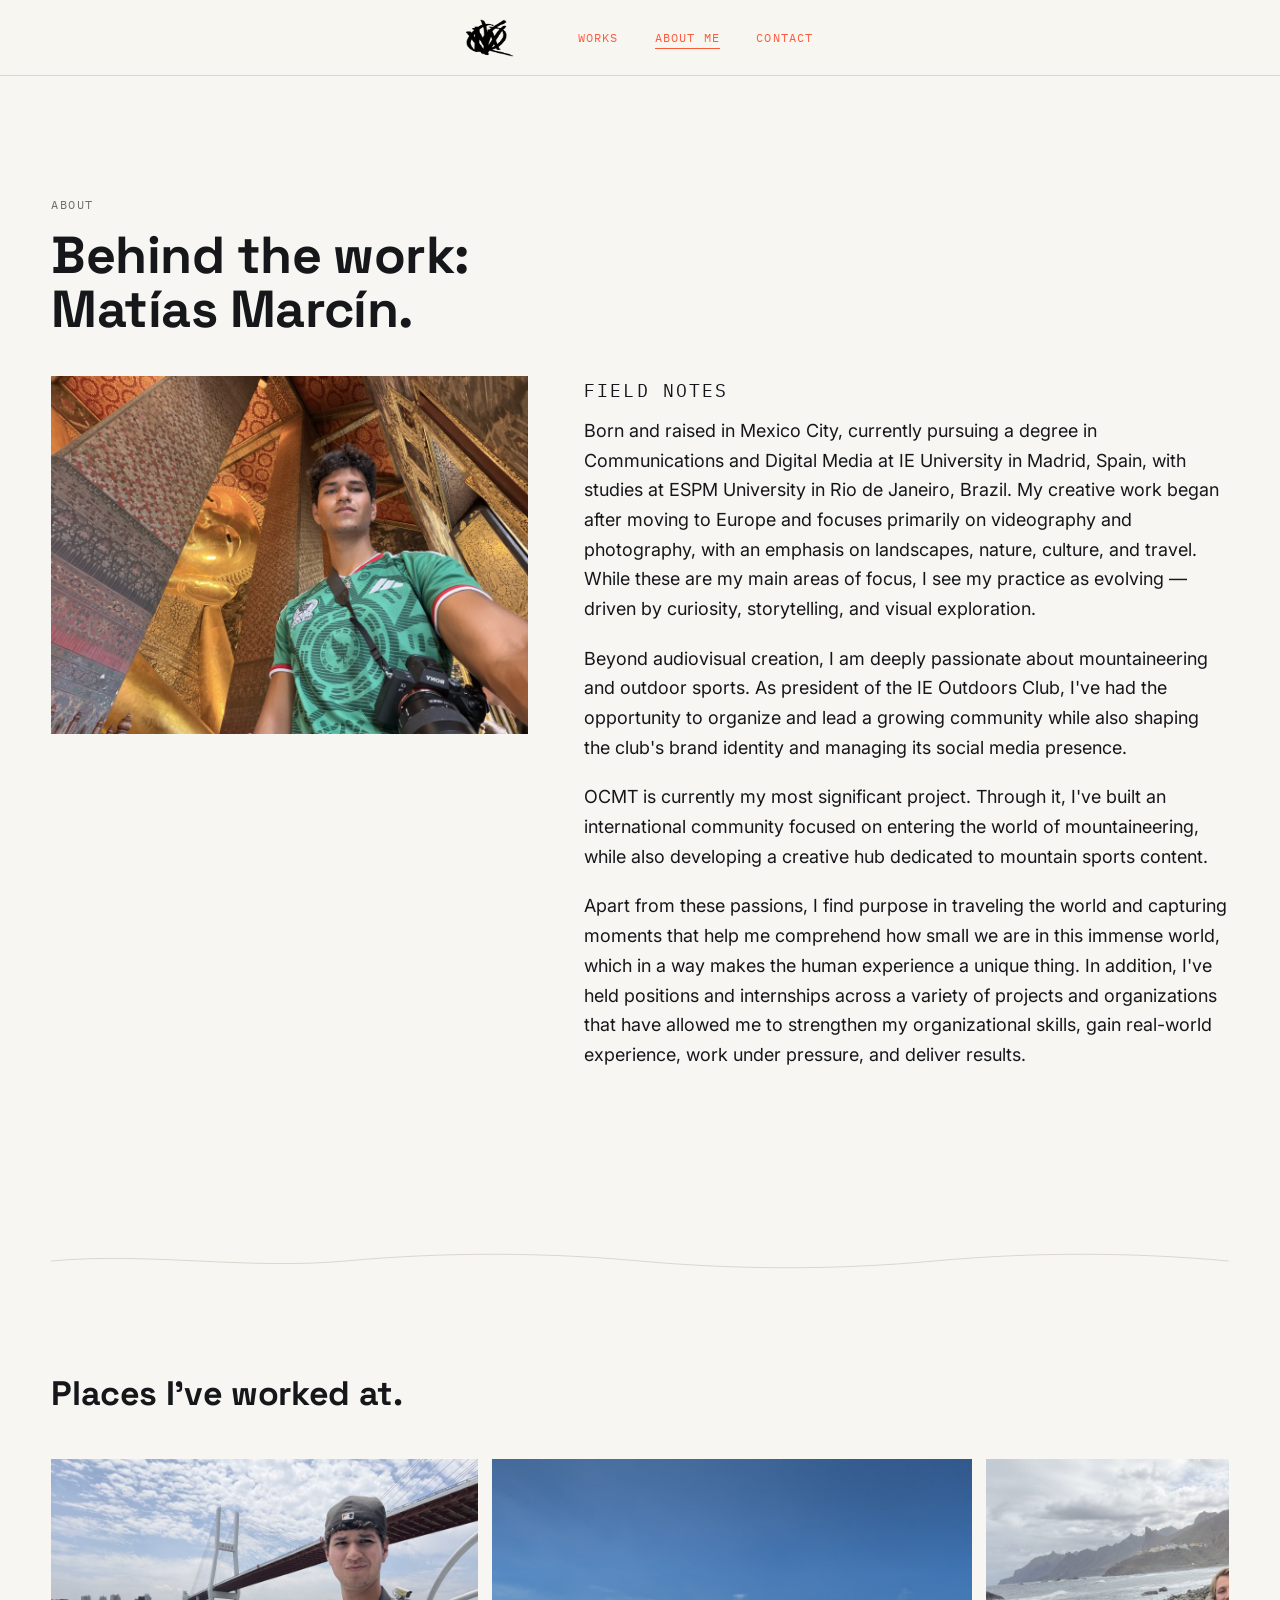
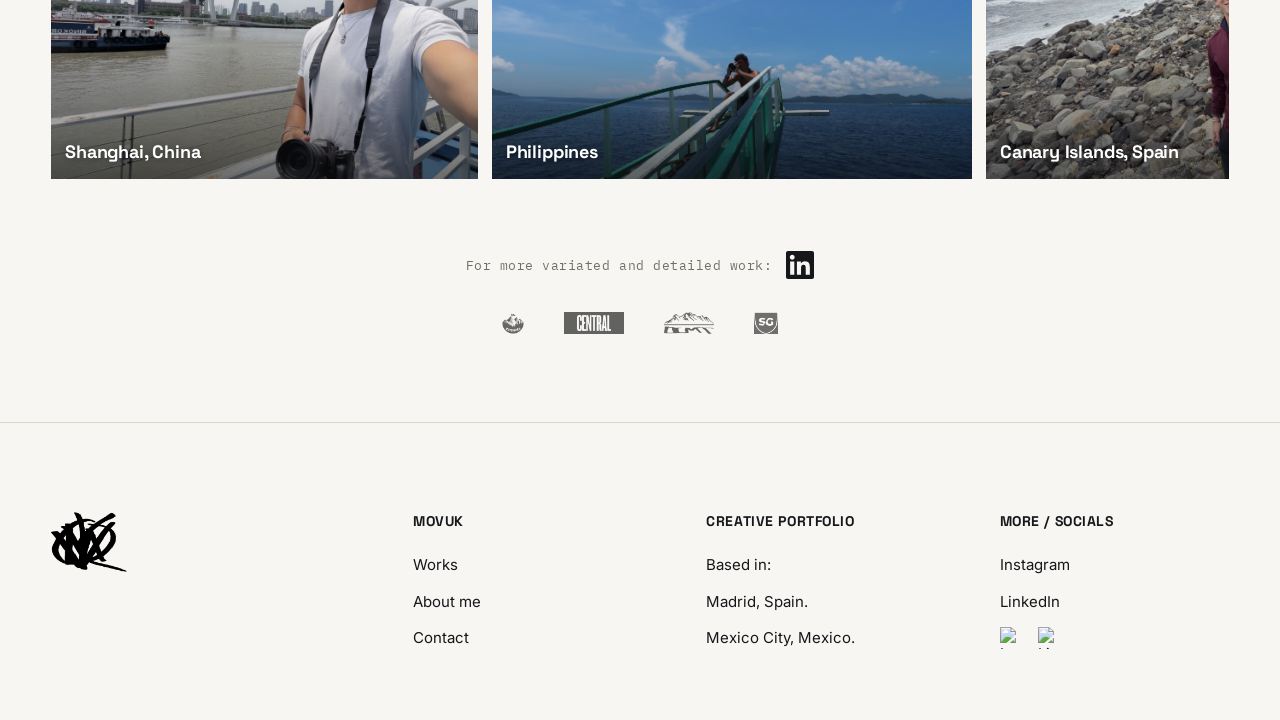
==== about.html @ 9ca9bea9 "home: logo-only header and bold red links across the hero photo Co-Authored-By: Claude Opus 5.5 <nor" ====
<!DOCTYPE html>
<html lang="en">
<head>
<meta charset="UTF-8">
<meta name="viewport" content="width=device-width, initial-scale=1">
<title>About — MOVUK</title>
<meta name="description" content="Creative portfolio based in Madrid, Spain and Mexico City, Mexico. Field notes, background, and where to find more of my work.">
<link rel="preconnect" href="https://fonts.googleapis.com">
<link rel="preconnect" href="https://fonts.gstatic.com" crossorigin>
<link href="https://fonts.googleapis.com/css2?family=Space+Grotesk:wght@500;700&family=Inter:wght@400;500&family=IBM+Plex+Mono:wght@400;500&display=swap" rel="stylesheet">
<link rel="stylesheet" href="style.css?v=3">
</head>
<body>
<div id="page-loader" class="page-loader" aria-hidden="true">
  <div class="loader-row">
    <span>Welcome to</span>
    <div class="loader-mark">
      <img src="logo.png" alt="MOVUK" class="loader-logo">
      <div class="loader-dots"><span></span><span></span><span></span></div>
    </div>
    <span>Page loading.</span>
  </div>
</div>


<header class="site-nav">
  <div class="nav-inner">
    <a href="index.html" class="nav-mark"><img src="logo.png" alt="MOVUK" class="nav-logo"></a>
    <ul class="nav-links">
      <li><a href="works.html">Works</a></li>
      <li><a href="about.html" aria-current="page">About me</a></li>
      <li><a href="contact.html">Contact</a></li>
    </ul>
  </div>
  <button class="nav-toggle" aria-label="Toggle menu" aria-expanded="false"><span></span><span></span><span></span></button>
</header>

<main>
  <section class="hero" style="padding-bottom: 0;">
    <p class="eyebrow">About</p>
    <h1 style="font-size: clamp(30px, 5vw, 52px);">Behind the work: Matías Marcín.</h1>
  </section>

  <div class="about-layout">
    <div class="about-portrait">
      <img src="about-portrait.jpg" alt="Matías Marcín taking a selfie inside a temple in front of a gold reclining Buddha statue">
    </div>
    <div class="about-copy">
      <p class="eyebrow">Field notes</p>
      <p>Born and raised in Mexico City, currently pursuing a degree in Communications and Digital Media at IE University in Madrid, Spain, with studies at ESPM University in Rio de Janeiro, Brazil. My creative work began after moving to Europe and focuses primarily on videography and photography, with an emphasis on landscapes, nature, culture, and travel. While these are my main areas of focus, I see my practice as evolving — driven by curiosity, storytelling, and visual exploration.</p>
      <p>Beyond audiovisual creation, I am deeply passionate about mountaineering and outdoor sports. As president of the IE Outdoors Club, I've had the opportunity to organize and lead a growing community while also shaping the club's brand identity and managing its social media presence.</p>
      <p>OCMT is currently my most significant project. Through it, I've built an international community focused on entering the world of mountaineering, while also developing a creative hub dedicated to mountain sports content.</p>
      <p>Apart from these passions, I find purpose in traveling the world and capturing moments that help me comprehend how small we are in this immense world, which in a way makes the human experience a unique thing. In addition, I've held positions and internships across a variety of projects and organizations that have allowed me to strengthen my organizational skills, gain real-world experience, work under pressure, and deliver results.</p>
    </div>
  </div>

  <div class="contour-section">
    <svg class="contour" viewBox="0 0 1200 22" preserveAspectRatio="none" aria-hidden="true">
      <path d="M0 11 C 100 2, 200 20, 300 11 S 500 2, 600 11 S 800 20, 900 11 S 1100 2, 1200 11" fill="none" stroke="currentColor" stroke-width="1"/>
    </svg>
  </div>

  <div class="places-section">
    <h2>Places I've worked at.</h2>
    <div class="places-strip" data-places>
    </div>
  </div>

  <div class="more-work">
    <div class="more-work-top">
      <p class="more-work-label">For more variated and detailed work:</p>
      <a class="linkedin-black" href="https://www.linkedin.com/in/matias-marcin-01139b333/" target="_blank" rel="noopener" aria-label="LinkedIn">
        <svg viewBox="0 0 24 24" fill="currentColor"><path d="M20.447 20.452h-3.554v-5.569c0-1.328-.027-3.037-1.852-3.037-1.853 0-2.136 1.445-2.136 2.939v5.667H9.351V9h3.414v1.561h.046c.477-.9 1.637-1.85 3.37-1.85 3.601 0 4.267 2.37 4.267 5.455v6.286zM5.337 7.433c-1.144 0-2.063-.926-2.063-2.065 0-1.138.92-2.063 2.063-2.063 1.14 0 2.064.925 2.064 2.063 0 1.139-.925 2.065-2.064 2.065zm1.782 13.019H3.555V9h3.564v11.452zM22.225 0H1.771C.792 0 0 .774 0 1.729v20.542C0 23.227.792 24 1.771 24h20.451C23.2 24 24 23.227 24 22.271V1.729C24 .774 23.2 0 22.222 0h.003z"/></svg>
      </a>
    </div>
    <div class="more-work-logos">
      <img src="about-ie-outdoors-logo.png" alt="IE Outdoors Club">
      <img src="about-central-logo.png" alt="Central">
      <img src="about-ocmt-logo.png" alt="OCMT">
      <img src="about-sg-logo.png" alt="SG">
    </div>
  </div>
</main>

<footer class="site-footer">
  <div class="footer-logo"><img src="logo.png" alt="MOVUK"></div>
  <div class="footer-col">
    <h4>MOVUK</h4>
    <a href="works.html">Works</a>
    <a href="about.html">About me</a>
    <a href="contact.html">Contact</a>
  </div>
  <div class="footer-col">
    <h4>Creative Portfolio</h4>
    <p>Based in:</p>
    <p>Madrid, Spain.</p>
    <p>Mexico City, Mexico.</p>
  </div>
  <div class="footer-col">
    <h4>More / Socials</h4>
    <a href="https://www.instagram.com/mmovuk?utm_source=ig_web_button_share_sheet&igsh=ZDNlZDc0MzIxNw==" target="_blank" rel="noopener">Instagram</a>
    <a href="https://www.linkedin.com/in/matias-marcin-01139b333/" target="_blank" rel="noopener">LinkedIn</a>
    <div class="footer-icons">
      <a href="https://www.instagram.com/mmovuk?utm_source=ig_web_button_share_sheet&igsh=ZDNlZDc0MzIxNw==" target="_blank" rel="noopener"><img src="https://cdn.prod.website-files.com/692f2728ddd9d226a5c27626/6941c19fa2d715b0c076db20_black-and-white-outline-instagram-app-logo-icon-7017516951369307x990iaok2.png" alt="Instagram"></a>
      <a href="https://www.linkedin.com/in/matias-marcin-01139b333/" target="_blank" rel="noopener"><img src="https://cdn.prod.website-files.com/62434fa732124a0fb112aab4/62434fa732124a389912aad8_linkedin%20small.svg" alt="LinkedIn"></a>
    </div>
  </div>
</footer>

<script src="main.js?v=3"></script>
</body>
</html>
---- style.css ----
/* ============================================================
   MOVUK — Field Log Portfolio
   Design tokens
   ============================================================ */
:root {
  --paper: #F7F6F2;
  --paper-alt: #EDEBE4;
  --ink: #15171A;
  --stone: #6E7068;
  --stone-light: #9A9C93;
  --line: #D9D7CE;
  --glacier: #4F7180;
  --alpenglow: #B97E86;
  --coral: #FF5A3C;

  --font-display: 'Space Grotesk', sans-serif;
  --font-body: 'Inter', sans-serif;
  --font-mono: 'IBM Plex Mono', monospace;

  --gutter: clamp(20px, 4vw, 56px);
  --nav-h: 76px;
}

* { box-sizing: border-box; }
html { scroll-behavior: smooth; }

body {
  margin: 0;
  background: var(--paper);
  color: var(--ink);
  font-family: var(--font-body);
  font-size: 16px;
  line-height: 1.5;
  -webkit-font-smoothing: antialiased;
}

img { max-width: 100%; display: block; }
a { color: inherit; text-decoration: none; }

.eyebrow {
  font-family: var(--font-mono);
  font-size: 12px;
  letter-spacing: 0.12em;
  text-transform: uppercase;
  color: var(--stone);
}

h1, h2, h3 {
  font-family: var(--font-display);
  font-weight: 700;
  margin: 0;
  letter-spacing: -0.01em;
}

/* focus visibility */
a:focus-visible, button:focus-visible, input:focus-visible, textarea:focus-visible {
  outline: 2px solid var(--glacier);
  outline-offset: 3px;
}

@media (prefers-reduced-motion: reduce) {
  * { animation-duration: 0.001ms !important; transition-duration: 0.001ms !important; scroll-behavior: auto !important; }
}

/* ============================================================
   Page loader
   ============================================================ */
body:has(#page-loader:not(.is-hidden)) { overflow: hidden; }

.page-loader {
  position: fixed;
  inset: 0;
  z-index: 300;
  background: var(--paper);
  display: flex;
  flex-direction: column;
  align-items: center;
  justify-content: center;
  gap: 22px;
  opacity: 1;
  transition: opacity 0.5s ease;
}
.page-loader.is-hidden {
  opacity: 0;
  pointer-events: none;
}

.loader-row {
  display: flex;
  align-items: center;
  gap: clamp(10px, 2vw, 18px);
  font-family: var(--font-body);
  font-size: clamp(15px, 2vw, 19px);
  color: var(--ink);
}
.loader-mark {
  display: flex;
  flex-direction: column;
  align-items: center;
  gap: 12px;
}
.loader-logo {
  height: clamp(46px, 6vw, 68px);
  width: auto;
  display: block;
}

.loader-dots {
  display: flex;
  gap: 8px;
}
.loader-dots span {
  width: 7px;
  height: 7px;
  border-radius: 50%;
  background: var(--ink);
  animation: loader-pulse 1.1s ease-in-out infinite;
}
.loader-dots span:nth-child(2) { animation-delay: 0.15s; }
.loader-dots span:nth-child(3) { animation-delay: 0.3s; }

@keyframes loader-pulse {
  0%, 80%, 100% { opacity: 0.25; transform: scale(0.8); }
  40% { opacity: 1; transform: scale(1.15); }
}

/* ============================================================
   Nav
   ============================================================ */
.site-nav {
  position: sticky;
  top: 0;
  z-index: 100;
  display: flex;
  align-items: center;
  justify-content: center;
  height: var(--nav-h);
  padding: 0 var(--gutter);
  background: rgba(247, 246, 242, 0.86);
  backdrop-filter: blur(8px);
  border-bottom: 1px solid var(--line);
}

/* Home page: floats transparently over the full-bleed slider */
.site-nav--overlay {
  position: fixed;
  top: 0; left: 0; right: 0;
  background: linear-gradient(to bottom, rgba(0,0,0,0.35), rgba(0,0,0,0));
  backdrop-filter: none;
  border-bottom: none;
}
.site-nav--overlay .nav-mark { color: #fff; }

.nav-inner {
  display: flex;
  align-items: center;
  gap: clamp(28px, 5vw, 64px);
}

.nav-mark {
  display: block;
  line-height: 0;
}
.nav-logo {
  height: 38px;
  width: auto;
  display: block;
}

.nav-links {
  display: flex;
  gap: clamp(16px, 3vw, 36px);
  list-style: none;
  margin: 0;
  padding: 0;
  font-family: var(--font-mono);
  font-size: 12px;
  letter-spacing: 0.1em;
  text-transform: uppercase;
}

.nav-links a {
  position: relative;
  padding-bottom: 4px;
  color: var(--coral);
}
.nav-links a::after {
  content: "";
  position: absolute;
  left: 0; bottom: 0;
  width: 0; height: 1px;
  background: var(--coral);
  transition: width 0.25s ease;
}
.nav-links a:hover::after,
.nav-links a[aria-current="page"]::after { width: 100%; }

.nav-toggle {
  display: none;
  position: absolute;
  right: var(--gutter);
  top: 50%;
  transform: translateY(-50%);
  background: none;
  border: none;
  cursor: pointer;
  padding: 8px;
}
.nav-toggle span {
  display: block;
  width: 22px;
  height: 1px;
  background: var(--ink);
  margin: 5px 0;
}
.site-nav--overlay .nav-toggle span { background: #fff; }

@media (max-width: 720px) {
  .nav-toggle { display: block; }
  .nav-links {
    position: fixed;
    inset: var(--nav-h) 0 0 0;
    flex-direction: column;
    gap: 0;
    background: var(--paper);
    padding: 8px var(--gutter);
    transform: translateY(-8px);
    opacity: 0;
    pointer-events: none;
    transition: opacity 0.2s ease, transform 0.2s ease;
    z-index: 150;
  }
  .nav-links.is-open {
    opacity: 1;
    transform: translateY(0);
    pointer-events: auto;
  }
  .nav-links a {
    display: block;
    padding: 16px 0;
    border-bottom: 1px solid var(--line);
    font-size: 14px;
    color: var(--ink);
  }
}

/* Home: only the logo on top, page links in a row over the hero photo */
.site-nav--home { background: none; }
.hero-links {
  display: grid;
  grid-template-columns: 1fr auto 1fr;
  align-items: center;
  position: absolute;
  top: 50vh;
  top: 50svh;
  left: 0;
  right: 0;
  transform: translateY(-50%);
  padding: 0 max(96px, 8vw); /* clears the slider arrows */
  z-index: 30;
  pointer-events: none; /* only the links catch clicks and swipes */
  font-family: Arial, Helvetica, sans-serif;
  font-size: 15px;
  font-weight: 700;
  text-transform: uppercase;
}
.hero-links a {
  justify-self: center;
  padding: 12px 0;
  color: #FF2600;
  pointer-events: auto;
}
.hero-links a:first-child { justify-self: start; }
.hero-links a:last-child { justify-self: end; }
@media (max-width: 720px) {
  .hero-links {
    padding: 0 var(--gutter);
    font-size: 13px;
  }
}

/* ============================================================
   Contour divider — signature motif
   ============================================================ */
.contour {
  width: 100%;
  height: 22px;
  display: block;
  margin: 0 auto;
  color: var(--line);
}
.contour-section {
  padding: 0 var(--gutter);
  margin: clamp(48px, 8vw, 96px) 0 clamp(32px, 5vw, 56px);
}

/* ============================================================
   Works page — full-bleed looping video hero
   ============================================================ */
.works-hero {
  position: relative;
  width: 100%;
  height: 100vh;
  height: 100svh;
  overflow: hidden;
  background: var(--ink);
}
.works-hero video {
  position: absolute;
  inset: 0;
  width: 100%;
  height: 100%;
  object-fit: cover;
}
@media (max-width: 720px) {
  .works-hero video { object-fit: contain; }
}
.works-hero::after {
  content: "";
  position: absolute;
  inset: 0;
  background: rgba(21, 23, 26, 0.18);
  pointer-events: none;
}
.works-hero-scroll {
  position: absolute;
  left: 50%;
  bottom: clamp(22px, 5vh, 44px);
  transform: translateX(-50%);
  z-index: 2;
  width: 44px;
  height: 44px;
  color: rgba(255, 255, 255, 0.85);
  animation: scroll-bounce 2.4s ease-in-out infinite;
  pointer-events: none;
}
@media (max-width: 620px) {
  .works-hero-scroll { width: 36px; height: 36px; }
}
.works-hero-scroll svg {
  width: 100%;
  height: 100%;
  stroke-width: 1.75;
  filter: drop-shadow(0 1px 3px rgba(0,0,0,0.3));
}
@keyframes scroll-bounce {
  0%, 100% { transform: translateX(-50%) translateY(0); }
  50% { transform: translateX(-50%) translateY(12px); }
}

/* ============================================================
   Full-bleed hero slider (home page)
   ============================================================ */
.hero-slider {
  position: relative;
  width: 100%;
  height: 100vh;
  height: 100svh;
  overflow: hidden;
  background: var(--ink);
}
.hero-slider .slide {
  position: absolute;
  inset: 0;
  opacity: 0;
  transition: opacity 1s ease;
}
.hero-slider .slide.is-active { opacity: 1; }
.hero-slider .slide img {
  width: 100%;
  height: 100%;
  object-fit: cover;
}
@media (max-width: 720px) {
  .hero-slider .slide img { object-fit: contain; }
}

.slider-arrow {
  position: absolute;
  top: 50%;
  transform: translateY(-50%);
  z-index: 20;
  background: none;
  border: none;
  cursor: pointer;
  color: #fff;
  width: 56px;
  height: 56px;
  display: flex;
  align-items: center;
  justify-content: center;
  opacity: 0.75;
  transition: opacity 0.2s ease;
}
.slider-arrow:hover { opacity: 1; }
.slider-arrow svg { width: 22px; height: 22px; filter: drop-shadow(0 1px 3px rgba(0,0,0,0.5)); }
.slider-arrow.prev { left: clamp(4px, 2vw, 28px); }
.slider-arrow.next { right: clamp(4px, 2vw, 28px); }

.slider-dots {
  position: absolute;
  bottom: clamp(20px, 4vw, 36px);
  left: 50%;
  transform: translateX(-50%);
  z-index: 20;
  display: flex;
  gap: 8px;
}
.slider-dots button {
  width: 6px;
  height: 6px;
  border-radius: 50%;
  border: none;
  background: rgba(255,255,255,0.45);
  cursor: pointer;
  padding: 0;
  transition: background 0.2s ease, transform 0.2s ease;
}
.slider-dots button.is-active { background: #fff; transform: scale(1.3); }

/* Home on phones: light background behind the photo, swipe instead of arrows */
@media (max-width: 720px) {
  .hero-slider { background: var(--paper); }
  .hero-slider .slider-arrow { display: none; }
  .hero-slider .slider-dots button { background: rgba(21, 23, 26, 0.25); }
  .hero-slider .slider-dots button.is-active { background: var(--ink); }
}

/* ============================================================
   Hero
   ============================================================ */
.hero {
  padding: clamp(48px, 9vw, 108px) var(--gutter) clamp(32px, 6vw, 64px);
  max-width: 1100px;
}
.hero h1 {
  font-size: clamp(34px, 6vw, 68px);
  line-height: 1.04;
  margin-top: 14px;
  max-width: 14ch;
}
.hero .hero-meta {
  display: flex;
  gap: 28px;
  flex-wrap: wrap;
  margin-top: 24px;
  font-family: var(--font-mono);
  font-size: 13px;
  color: var(--stone);
}
.hero .hero-meta strong { color: var(--ink); font-weight: 500; }

/* ============================================================
   Masonry gallery (CSS columns)
   ============================================================ */
.gallery {
  display: grid;
  grid-template-columns: repeat(3, 1fr);
  gap: 14px;
  padding: 0 var(--gutter) clamp(40px, 6vw, 72px);
}

.grid-cell {
  position: relative;
  aspect-ratio: 3 / 2;
  overflow: hidden;
  background: var(--paper-alt);
  cursor: pointer;
}
.grid-cell img {
  width: 100%;
  height: 100%;
  object-fit: cover;
  display: block;
  transition: transform 0.6s ease;
}
.grid-cell:hover img { transform: scale(1.045); }

/* bottom gradient + folder title, always visible */
.grid-cell::before {
  content: "";
  position: absolute;
  inset: 0;
  background: linear-gradient(to top, rgba(15,16,18,0.72) 0%, rgba(15,16,18,0.28) 32%, transparent 62%);
  z-index: 1;
  pointer-events: none;
  transition: opacity 0.3s ease;
}
.grid-cell:hover::before { opacity: 0.85; }
.cell-title {
  position: absolute;
  left: 16px;
  bottom: 14px;
  z-index: 2;
  color: #fff;
  font-family: var(--font-display);
  font-weight: 700;
  font-size: clamp(14px, 1.6vw, 18px);
  letter-spacing: 0.04em;
  text-transform: uppercase;
  text-shadow: 0 1px 6px rgba(0,0,0,0.35);
  pointer-events: none;
}
.cell-count {
  position: absolute;
  right: 14px;
  bottom: 16px;
  z-index: 2;
  color: rgba(255,255,255,0.75);
  font-family: var(--font-mono);
  font-size: 11px;
  letter-spacing: 0.04em;
  pointer-events: none;
}

.grid-cell.is-empty {
  cursor: default;
  background: var(--paper-alt);
}
.grid-cell.is-empty::before { content: none; }
.grid-cell.is-empty::after {
  content: "+";
  position: absolute;
  inset: 0;
  display: flex;
  align-items: center;
  justify-content: center;
  font-family: var(--font-mono);
  font-size: 22px;
  color: var(--stone-light);
  opacity: 0.4;
}

.grid-cell-link { display: block; }
.cell-link-icon {
  position: absolute;
  top: 14px;
  right: 14px;
  z-index: 2;
  width: 26px;
  height: 26px;
  display: flex;
  align-items: center;
  justify-content: center;
  border: 1px solid rgba(255,255,255,0.5);
  border-radius: 50%;
  color: #fff;
  background: rgba(21,23,26,0.25);
  pointer-events: none;
}
.cell-link-icon svg { width: 13px; height: 13px; }

@media (max-width: 620px) {
  .gallery { grid-template-columns: repeat(2, 1fr); }
}
@media (max-width: 420px) {
  .gallery { grid-template-columns: 1fr; }
}

/* category header inside works page */
.cat-header {
  padding: 0 var(--gutter);
  display: flex;
  align-items: baseline;
  gap: 16px;
  margin: clamp(40px, 7vw, 72px) 0 20px;
}
.cat-header .cat-index { font-family: var(--font-mono); font-size: 13px; color: var(--stone-light); }
.cat-header h2 { font-size: clamp(22px, 3vw, 32px); }
.cat-header .rule { flex: 1; height: 1px; background: var(--line); }

/* ============================================================
   Video slider (works — videography)
   ============================================================ */
.section-label {
  text-align: center;
  font-family: var(--font-mono);
  font-size: 13px;
  letter-spacing: 0.35em;
  color: var(--stone);
  margin: 0 0 clamp(28px, 5vw, 48px);
}

.video-pager { padding: 0 var(--gutter); }
.video-clip { overflow: hidden; }
.video-pages {
  display: flex;
  transition: transform 0.45s ease;
}
.video-page {
  flex: 0 0 100%;
  display: grid;
  grid-template-columns: 1fr;
  gap: clamp(28px, 4vw, 40px);
}
@media (min-width: 700px) { .video-page { grid-template-columns: repeat(2, 1fr); } }
@media (min-width: 1000px) { .video-page { grid-template-columns: repeat(3, 1fr); } }

.video-card { display: flex; flex-direction: column; gap: 16px; }
.video-thumb {
  position: relative;
  width: 100%;
  aspect-ratio: 16 / 9;
  background: var(--ink);
  overflow: hidden;
  cursor: pointer;
}
.video-thumb img { width: 100%; height: 100%; object-fit: cover; }
.video-thumb.no-thumb { background: linear-gradient(135deg, var(--paper-alt), var(--ink)); }
.video-thumb iframe, .video-thumb video { position: absolute; inset: 0; width: 100%; height: 100%; border: 0; }
.video-thumb .play-btn {
  position: absolute;
  top: 50%; left: 50%;
  transform: translate(-50%, -50%);
  width: 56px; height: 56px;
  border-radius: 50%;
  background: rgba(21,23,26,0.55);
  border: none;
  display: flex;
  align-items: center;
  justify-content: center;
  cursor: pointer;
  transition: background 0.2s ease, transform 0.2s ease;
}
.video-thumb:hover .play-btn { background: var(--coral); transform: translate(-50%, -50%) scale(1.08); }
.video-thumb .play-btn svg { width: 18px; height: 18px; fill: #fff; margin-left: 3px; }

.video-meta h3 { font-size: 20px; }
.video-meta p {
  margin: 8px 0 0;
  color: var(--stone);
  font-size: 14.5px;
}
.video-meta .video-tag {
  display: inline-block;
  margin-top: 10px;
  font-family: var(--font-mono);
  font-size: 12px;
  letter-spacing: 0.08em;
  color: var(--glacier);
  text-transform: uppercase;
}

.video-dots {
  display: flex;
  justify-content: center;
  gap: 8px;
  margin: clamp(28px, 4vw, 40px) 0 0;
}
.video-dots button {
  width: 9px; height: 9px;
  border: none;
  background: var(--line);
  cursor: pointer;
  padding: 0;
  transition: background 0.2s ease;
}
.video-dots button.is-active { background: var(--ink); }

/* ============================================================
   About
   ============================================================ */
.about-layout {
  display: grid;
  gap: clamp(28px, 5vw, 56px);
  padding: clamp(24px, 4vw, 40px) var(--gutter) clamp(40px, 6vw, 64px);
}
.about-portrait img {
  width: 100%;
  aspect-ratio: 4 / 3;
  object-fit: cover;
  background: var(--paper-alt);
}
.about-copy p {
  color: var(--ink);
  font-size: clamp(15px, 1.6vw, 18px);
  line-height: 1.65;
  max-width: 62ch;
  margin: 0 0 20px;
}
.about-copy .eyebrow { margin-bottom: 10px; }

@media (min-width: 860px) {
  .about-layout { grid-template-columns: 0.85fr 1.15fr; align-items: start; }
}

/* ============================================================
   Places I've worked at — hover mosaic
   ============================================================ */
.places-section {
  padding: clamp(24px, 4vw, 40px) var(--gutter) clamp(16px, 3vw, 24px);
}
.places-section h2 {
  font-size: clamp(24px, 3.4vw, 34px);
  margin-bottom: clamp(24px, 4vw, 40px);
}

.places-strip {
  display: flex;
  overflow-x: auto;
  overflow-y: hidden;
  scrollbar-width: none;
  -webkit-overflow-scrolling: touch;
  cursor: grab;
}
.places-strip::-webkit-scrollbar { display: none; }

.place-item {
  position: relative;
  flex: 0 0 auto;
  height: clamp(220px, 30vw, 320px);
  margin-right: 14px;
  overflow: hidden;
  background: var(--paper-alt);
}
.place-item img {
  height: 100%;
  width: auto;
  max-width: none;
  display: block;
  object-fit: cover;
  -webkit-user-drag: none;
}

.place-overlay {
  position: absolute;
  inset: 0;
  display: flex;
  align-items: flex-end;
  padding: 14px;
  pointer-events: none;
  background: linear-gradient(to top, rgba(15,16,18,0.6) 0%, rgba(15,16,18,0.15) 38%, transparent 65%);
}
.place-overlay span {
  color: #fff;
  font-family: var(--font-display);
  font-weight: 700;
  font-size: clamp(14px, 1.6vw, 18px);
  letter-spacing: -0.01em;
  text-shadow: 0 1px 6px rgba(0,0,0,0.35);
}

.more-work {
  padding: clamp(24px, 4vw, 40px) var(--gutter) clamp(56px, 8vw, 88px);
  text-align: center;
}
.more-work-top {
  display: inline-flex;
  align-items: center;
  gap: 14px;
}
.more-work-label {
  font-family: var(--font-mono);
  font-size: 13px;
  letter-spacing: 0.04em;
  color: var(--stone);
}
.linkedin-black {
  display: inline-flex;
  align-items: center;
  justify-content: center;
  width: 28px;
  height: 28px;
  color: var(--ink);
  transition: color 0.2s ease, transform 0.2s ease;
  flex-shrink: 0;
}
.linkedin-black:hover { color: var(--coral); transform: translateY(-1px); }
.linkedin-black svg { width: 100%; height: 100%; }

.more-work-logos {
  display: flex;
  flex-wrap: wrap;
  align-items: center;
  justify-content: center;
  gap: clamp(20px, 4vw, 40px);
  margin-top: 24px;
}
.more-work-logos img {
  height: 22px;
  width: auto;
  max-width: 100px;
  object-fit: contain;
  filter: grayscale(1);
  opacity: 0.6;
  transition: opacity 0.25s ease, filter 0.25s ease;
}
.more-work-logos img:hover { opacity: 1; filter: grayscale(0); }

/* ============================================================
   Contact
   ============================================================ */
.contact-wrap {
  max-width: 1240px;
  margin: 0 auto;
  padding: clamp(48px, 8vw, 96px) var(--gutter) clamp(64px, 10vw, 120px);
  display: grid;
  gap: clamp(40px, 6vw, 100px);
}
.contact-intro h1 { font-size: clamp(32px, 5vw, 56px); }
.contact-intro > p { color: var(--stone); margin: 18px 0 0; max-width: 46ch; font-size: clamp(15px, 1.6vw, 17px); line-height: 1.6; }
.contact-form-wrap { width: 100%; }

@media (min-width: 860px) {
  .contact-wrap { grid-template-columns: 1fr 1fr; align-items: center; }
  .contact-form-wrap { max-width: 480px; justify-self: end; width: 100%; }
}

form.contact-form { display: grid; gap: 22px; }
.field { display: grid; gap: 8px; }
.field label {
  font-family: var(--font-mono);
  font-size: 12px;
  letter-spacing: 0.08em;
  text-transform: uppercase;
  color: var(--stone);
}
.field input,
.field textarea {
  font-family: var(--font-body);
  font-size: 16px;
  background: transparent;
  border: none;
  border-bottom: 1px solid var(--line);
  padding: 10px 2px;
  color: var(--ink);
  transition: border-color 0.2s ease;
}
.field input:focus,
.field textarea:focus { border-color: var(--ink); outline: none; }

.btn {
  justify-self: start;
  margin-top: 8px;
  font-family: var(--font-mono);
  font-size: 13px;
  letter-spacing: 0.1em;
  text-transform: uppercase;
  background: var(--ink);
  color: var(--paper);
  border: 1px solid var(--ink);
  padding: 14px 28px;
  cursor: pointer;
  transition: background 0.2s ease, color 0.2s ease;
}
.btn:hover { background: transparent; color: var(--ink); }

.form-note {
  margin-top: 18px;
  font-family: var(--font-mono);
  font-size: 12px;
  color: var(--stone-light);
  display: none;
}
.form-note.is-visible { display: block; }

/* ============================================================
   Footer
   ============================================================ */
.site-footer {
  display: grid;
  grid-template-columns: 1.3fr 1fr 1fr 1fr;
  gap: clamp(32px, 5vw, 72px);
  align-items: start;
  border-top: 1px solid var(--line);
  padding: clamp(48px, 7vw, 88px) var(--gutter) 56px;
}
.footer-logo img {
  width: clamp(64px, 6vw, 100px);
  height: auto;
}
.footer-col h4 {
  font-family: var(--font-display);
  font-weight: 700;
  font-size: 14px;
  letter-spacing: 0.04em;
  text-transform: uppercase;
  margin: 0 0 22px;
}
.footer-col a,
.footer-col p {
  display: block;
  margin: 0 0 14px;
  color: var(--ink);
  font-size: 15px;
}
.footer-col a { transition: color 0.2s ease; }
.footer-col a:hover { color: var(--coral); }
.footer-icons {
  display: flex;
  gap: 16px;
  margin-top: 8px;
}
.footer-icons img { width: 22px; height: 22px; }

@media (max-width: 720px) {
  .site-footer { grid-template-columns: 1fr; gap: 36px; }
}

/* ============================================================
   Lightbox
   ============================================================ */
.lightbox {
  position: fixed;
  inset: 0;
  z-index: 200;
  background: rgba(21, 23, 26, 0.94);
  display: flex;
  flex-direction: column;
  align-items: center;
  justify-content: center;
  padding: 32px;
  opacity: 0;
  pointer-events: none;
  transition: opacity 0.25s ease;
}
.lightbox.is-open { opacity: 1; pointer-events: auto; }
.lightbox-frame {
  position: relative;
  display: flex;
  align-items: center;
  justify-content: center;
  max-width: min(1100px, 92vw);
}
.lightbox img {
  max-width: min(1100px, 92vw);
  max-height: 78vh;
  width: auto;
  object-fit: contain;
}
.lightbox figcaption {
  margin-top: 16px;
  font-family: var(--font-mono);
  font-size: 12px;
  letter-spacing: 0.08em;
  text-transform: uppercase;
  color: var(--stone-light);
}
.lightbox-close {
  position: absolute;
  top: 24px; right: clamp(20px, 4vw, 48px);
  background: none;
  border: 1px solid rgba(247,246,242,0.4);
  color: var(--paper);
  width: 40px; height: 40px;
  cursor: pointer;
  font-family: var(--font-mono);
  font-size: 16px;
  z-index: 10;
}

/* slideshow nav — only present when a folder has 2+ photos */
.lightbox-arrow {
  position: absolute;
  top: 50%;
  transform: translateY(-50%);
  z-index: 5;
  background: rgba(21,23,26,0.35);
  border: 1px solid rgba(247,246,242,0.25);
  border-radius: 50%;
  cursor: pointer;
  color: #fff;
  width: 44px;
  height: 44px;
  display: flex;
  align-items: center;
  justify-content: center;
  transition: background 0.2s ease;
}
.lightbox-arrow:hover { background: rgba(21,23,26,0.6); }
.lightbox-arrow svg { width: 20px; height: 20px; }
.lightbox-arrow.prev { left: clamp(-4px, -3vw, 12px); }
.lightbox-arrow.next { right: clamp(-4px, -3vw, 12px); }

.lightbox-dots {
  display: flex;
  justify-content: center;
  gap: 6px;
  margin-top: 14px;
}
.lightbox-dots span {
  width: 6px; height: 6px;
  border-radius: 50%;
  background: rgba(247,246,242,0.3);
}
.lightbox-dots span.is-active { background: var(--coral); }

.lightbox-analog {
  position: absolute;
  top: 14px;
  left: 14px;
  z-index: 5;
  background: rgba(21,23,26,0.4);
  border: 1px solid rgba(247,246,242,0.2);
  color: rgba(247,246,242,0.85);
  font-family: var(--font-mono);
  font-size: 9.5px;
  letter-spacing: 0.06em;
  text-transform: uppercase;
  padding: 4px 8px;
}

@media (max-width: 620px) {
  .lightbox-arrow { width: 38px; height: 38px; }
  .lightbox-arrow.prev { left: 2px; }
  .lightbox-arrow.next { right: 2px; }
}
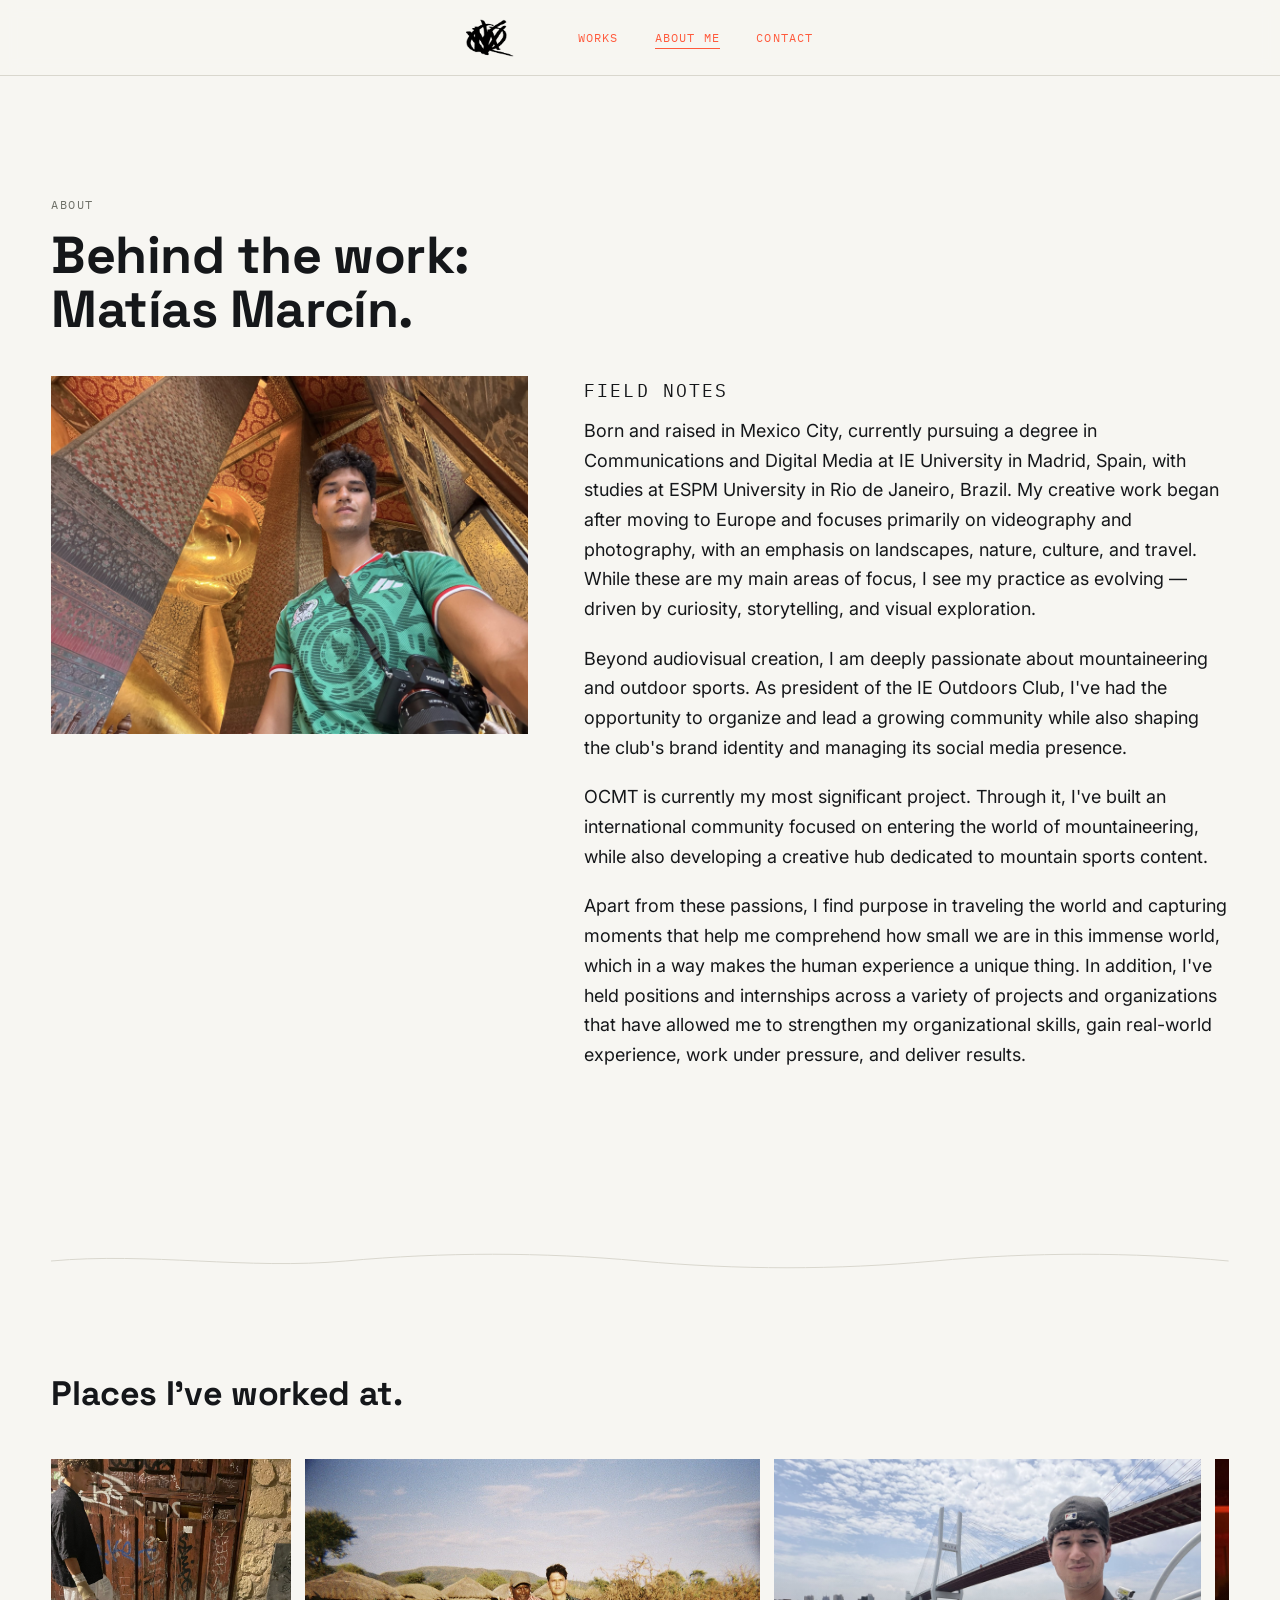
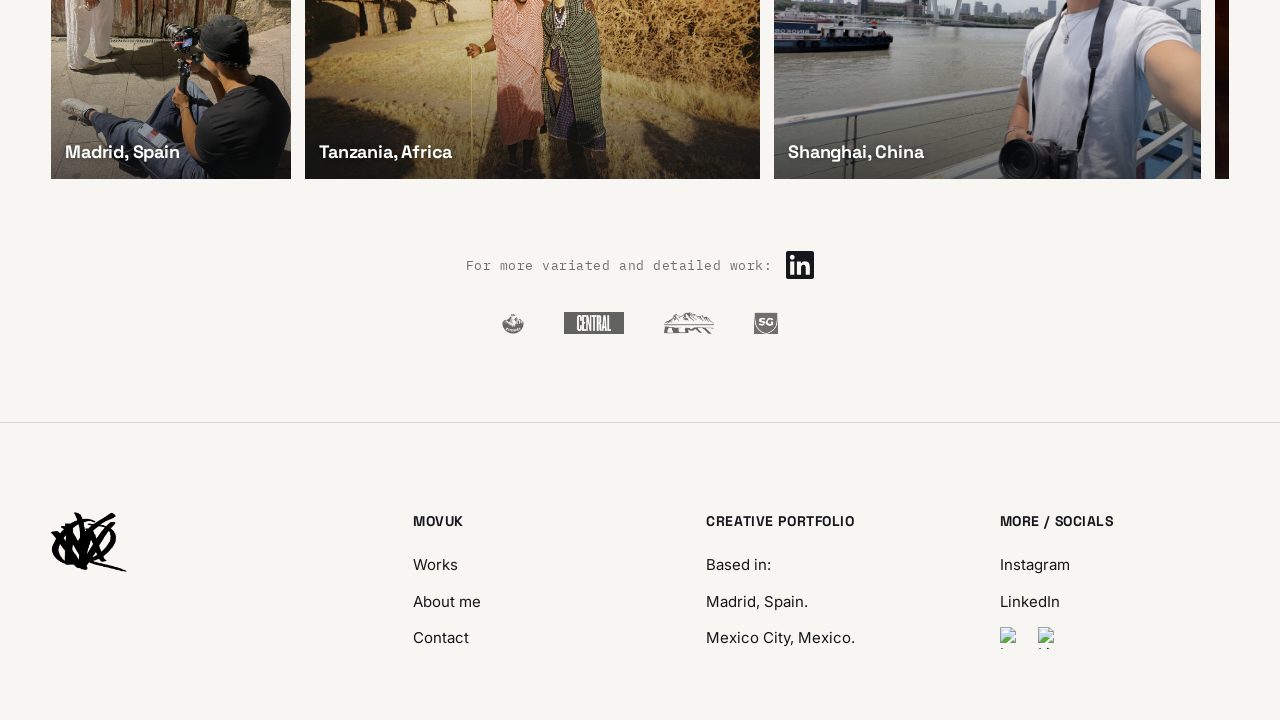
==== commit f62bc5aa: "home: restore previous header links and colors Reverts 9ca9bea; keeps the black and white rule and b" ====
--- a/about.html
+++ b/about.html
@@ -8,7 +8,7 @@
 <link rel="preconnect" href="https://fonts.googleapis.com">
 <link rel="preconnect" href="https://fonts.gstatic.com" crossorigin>
 <link href="https://fonts.googleapis.com/css2?family=Space+Grotesk:wght@500;700&family=Inter:wght@400;500&family=IBM+Plex+Mono:wght@400;500&display=swap" rel="stylesheet">
-<link rel="stylesheet" href="style.css?v=3">
+<link rel="stylesheet" href="style.css?v=4">
 </head>
 <body>
 <div id="page-loader" class="page-loader" aria-hidden="true">
@@ -107,6 +107,6 @@
   </div>
 </footer>
 
-<script src="main.js?v=3"></script>
+<script src="main.js?v=4"></script>
 </body>
 </html>
--- a/style.css
+++ b/style.css
@@ -244,38 +244,33 @@
   }
 }
 
-/* Home: only the logo on top, page links in a row over the hero photo */
-.site-nav--home { background: none; }
-.hero-links {
-  display: grid;
-  grid-template-columns: 1fr auto 1fr;
-  align-items: center;
-  position: absolute;
-  top: 50vh;
-  top: 50svh;
-  left: 0;
-  right: 0;
-  transform: translateY(-50%);
-  padding: 0 max(96px, 8vw); /* clears the slider arrows */
-  z-index: 30;
-  pointer-events: none; /* only the links catch clicks and swipes */
-  font-family: Arial, Helvetica, sans-serif;
-  font-size: 15px;
-  font-weight: 700;
-  text-transform: uppercase;
-}
-.hero-links a {
-  justify-self: center;
-  padding: 12px 0;
-  color: #FF2600;
-  pointer-events: auto;
-}
-.hero-links a:first-child { justify-self: start; }
-.hero-links a:last-child { justify-self: end; }
+/* Home on phones: light background, no burger or arrows, page links over the hero photo */
+.hero-links { display: none; }
 @media (max-width: 720px) {
+  .site-nav--home { background: transparent; }
+  .site-nav--home .nav-toggle { display: none; }
   .hero-links {
-    padding: 0 var(--gutter);
-    font-size: 13px;
+    display: flex;
+    flex-direction: column;
+    align-items: flex-end;
+    gap: 6px;
+    position: absolute;
+    top: 50vh;
+    top: 50svh;
+    right: var(--gutter);
+    transform: translateY(-50%);
+    z-index: 30;
+    font-family: 'Helvetica Neue', Helvetica, Arial, sans-serif;
+    font-size: 17px;
+    font-weight: 300;
+    line-height: 1.25;
+  }
+  .hero-links a {
+    color: var(--coral);
+    text-decoration: underline;
+    text-decoration-thickness: 1px;
+    text-underline-offset: 3px;
+    text-shadow: 0 1px 4px rgba(0, 0, 0, 0.35);
   }
 }
 
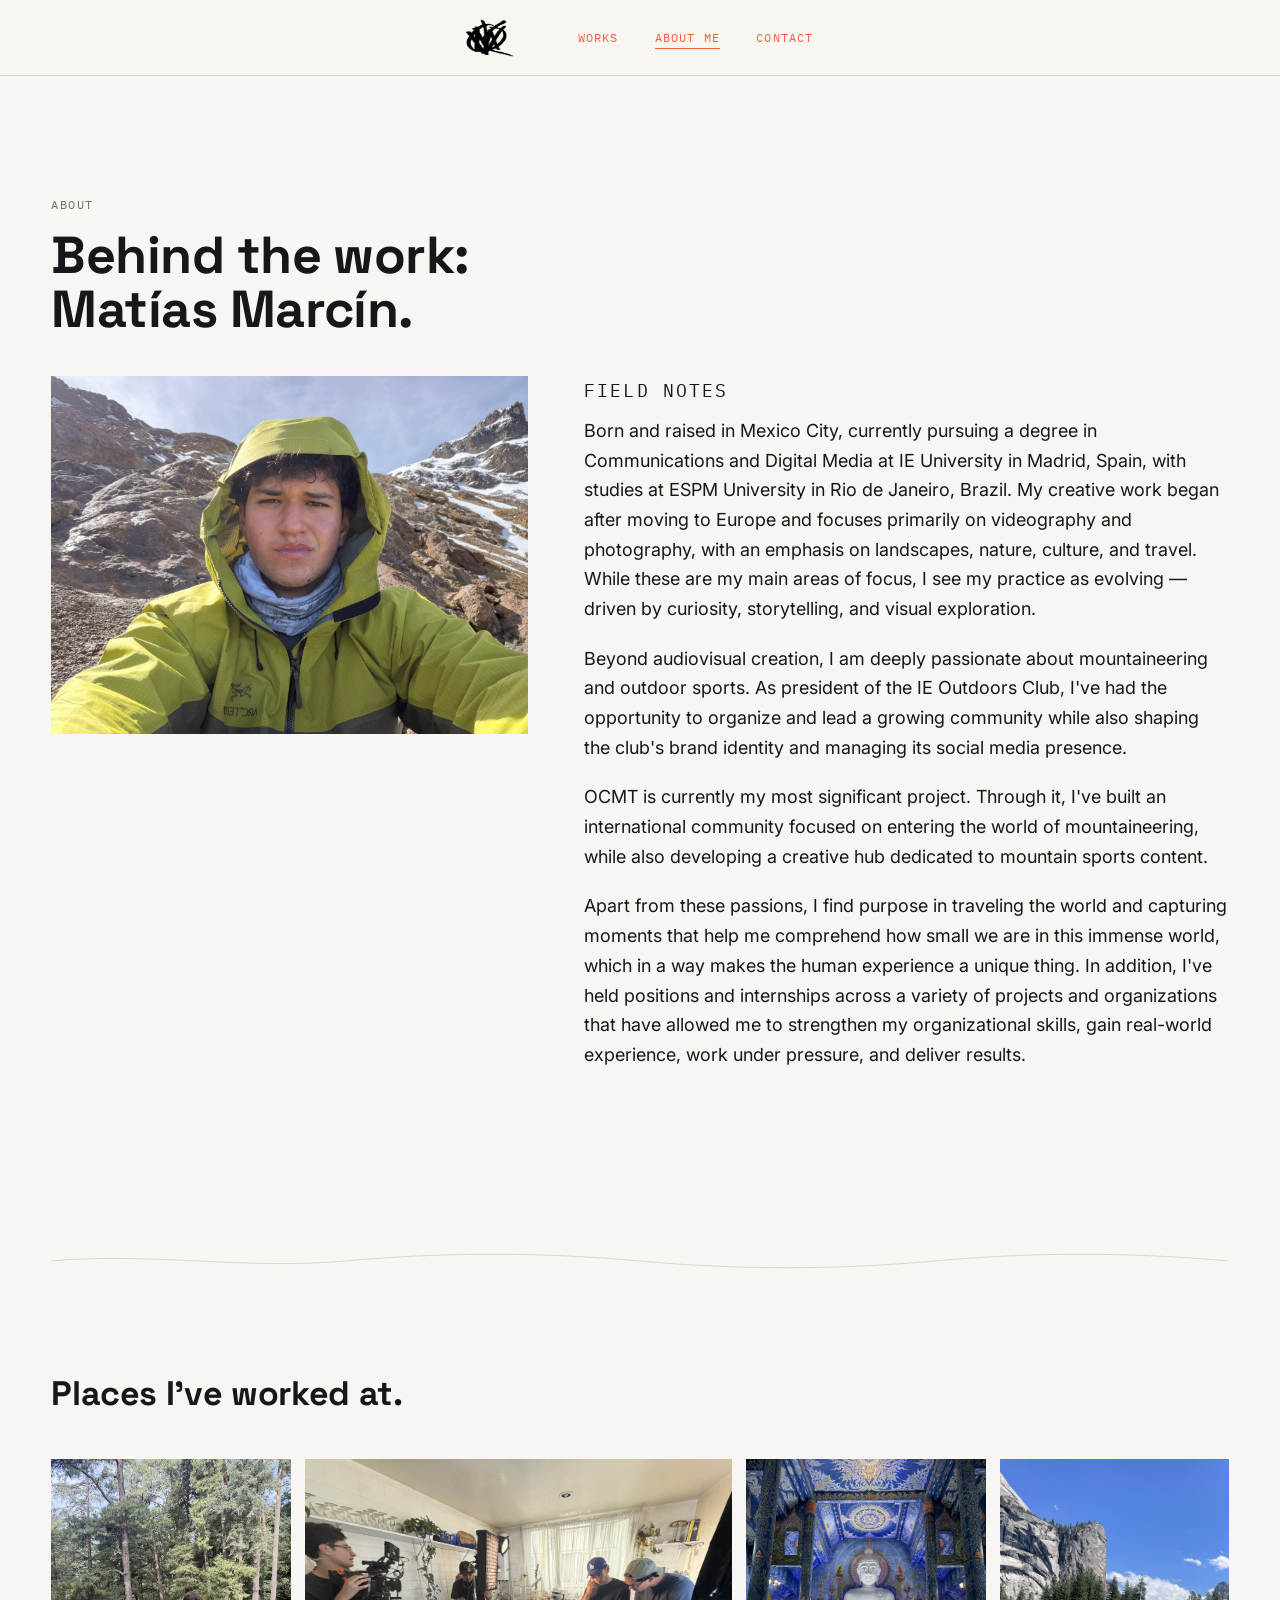
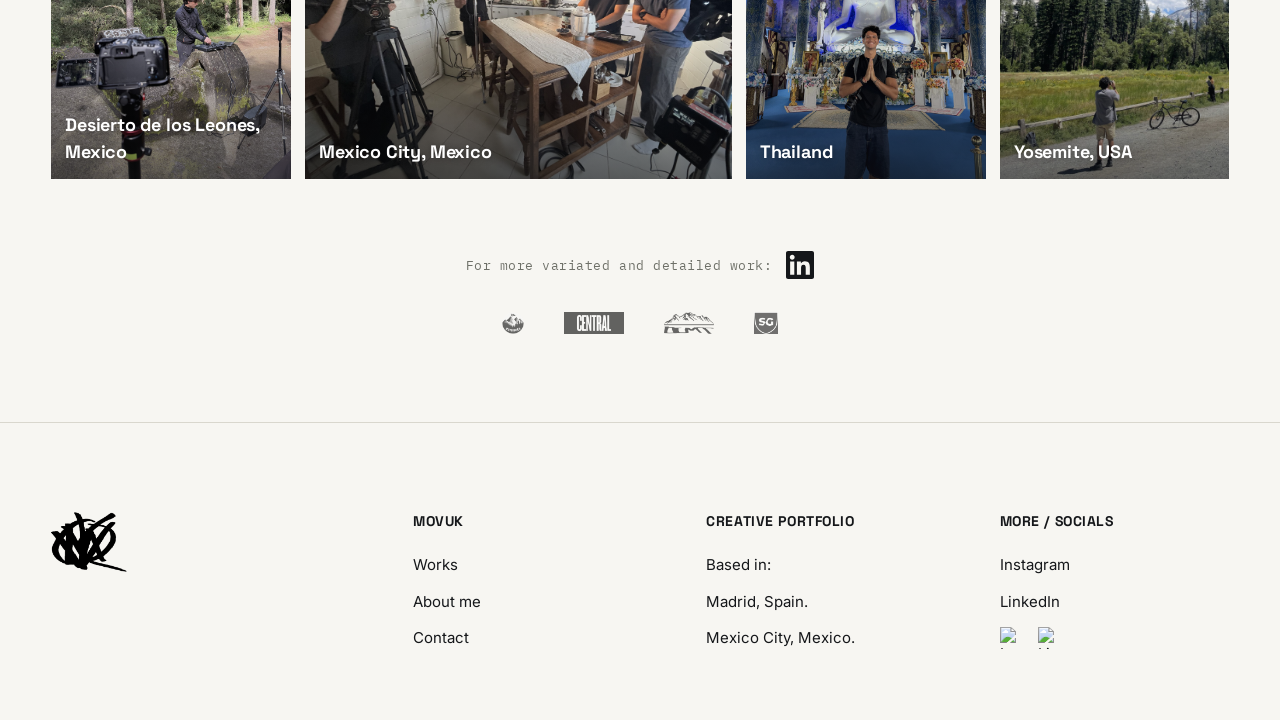
==== commit adbda366: "about: replace portrait photo Co-Authored-By: Claude Opus 5.5 <noreply@anthropic.com>" ====
--- a/about.html
+++ b/about.html
@@ -43,7 +43,7 @@
 
   <div class="about-layout">
     <div class="about-portrait">
-      <img src="about-portrait.jpg" alt="Matías Marcín taking a selfie inside a temple in front of a gold reclining Buddha statue">
+      <img src="about-portrait-02.jpg" alt="Matías Marcín taking a selfie in a green hooded jacket on a rocky mountainside with patches of snow">
     </div>
     <div class="about-copy">
       <p class="eyebrow">Field notes</p>
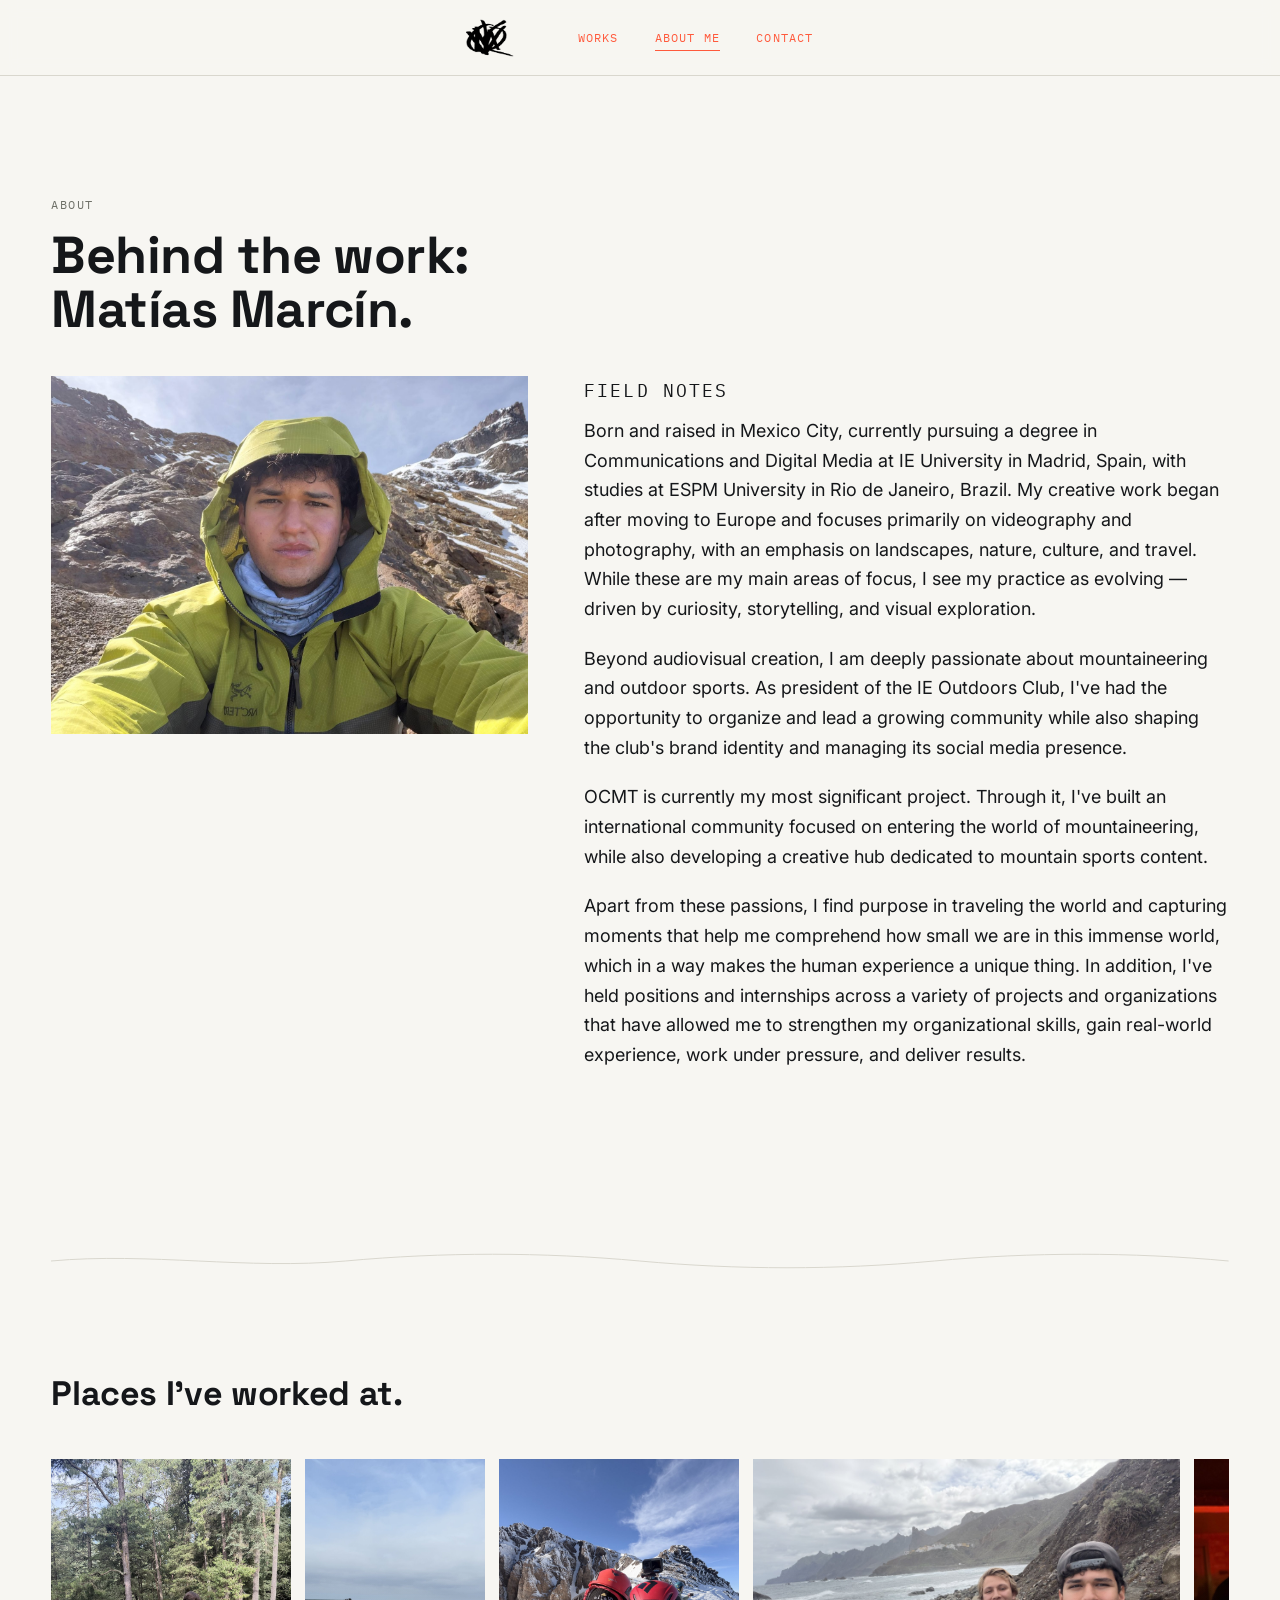
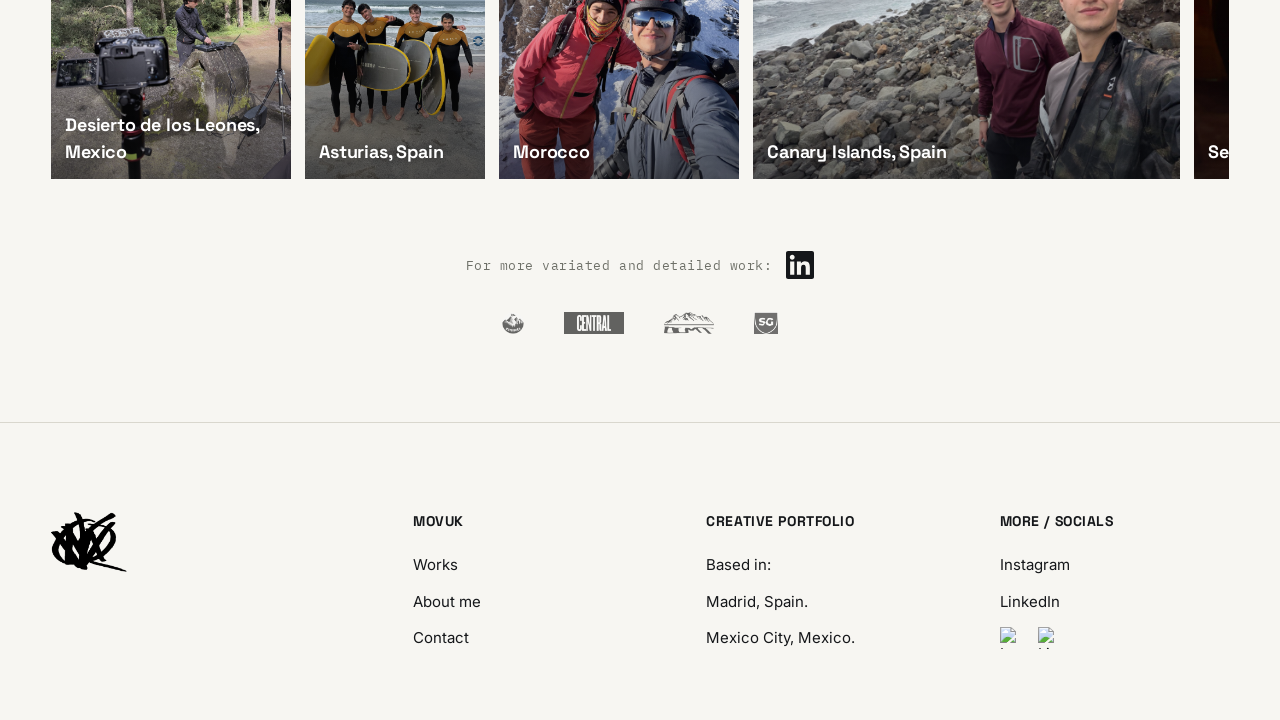
==== commit 9e35a122: "nav: links grow and underline to the right on hover and click Co-Authored-By: Claude Opus 5.5 <norep" ====
--- a/about.html
+++ b/about.html
@@ -8,7 +8,7 @@
 <link rel="preconnect" href="https://fonts.googleapis.com">
 <link rel="preconnect" href="https://fonts.gstatic.com" crossorigin>
 <link href="https://fonts.googleapis.com/css2?family=Space+Grotesk:wght@500;700&family=Inter:wght@400;500&family=IBM+Plex+Mono:wght@400;500&display=swap" rel="stylesheet">
-<link rel="stylesheet" href="style.css?v=4">
+<link rel="stylesheet" href="style.css?v=5">
 </head>
 <body>
 <div id="page-loader" class="page-loader" aria-hidden="true">
@@ -107,6 +107,6 @@
   </div>
 </footer>
 
-<script src="main.js?v=4"></script>
+<script src="main.js?v=5"></script>
 </body>
 </html>
--- a/style.css
+++ b/style.css
@@ -181,8 +181,17 @@
 
 .nav-links a {
   position: relative;
+  display: inline-block; /* so the link can scale */
   padding-bottom: 4px;
+  margin-bottom: -4px;
   color: var(--coral);
+  transition: transform 0.25s ease;
+}
+.nav-links a:active,
+.nav-links a:focus-visible,
+.nav-links a.is-pressed { transform: scale(1.12); }
+@media (hover: hover) {
+  .nav-links a:hover { transform: scale(1.12); }
 }
 .nav-links a::after {
   content: "";
@@ -193,6 +202,9 @@
   transition: width 0.25s ease;
 }
 .nav-links a:hover::after,
+.nav-links a:active::after,
+.nav-links a:focus-visible::after,
+.nav-links a.is-pressed::after,
 .nav-links a[aria-current="page"]::after { width: 100%; }
 
 .nav-toggle {
@@ -237,11 +249,22 @@
   }
   .nav-links a {
     display: block;
+    margin-bottom: 0;
     padding: 16px 0;
     border-bottom: 1px solid var(--line);
     font-size: 14px;
+    line-height: 21px;
     color: var(--ink);
+    transition: font-size 0.25s ease;
   }
+  /* full-width rows: grow the text itself so the row never overflows */
+  .nav-links a:hover,
+  .nav-links a:active,
+  .nav-links a:focus-visible,
+  .nav-links a.is-pressed { transform: none; }
+  .nav-links a:active,
+  .nav-links a:focus-visible,
+  .nav-links a.is-pressed { font-size: 16px; }
 }
 
 /* Home on phones: light background, no burger or arrows, page links over the hero photo */
@@ -266,12 +289,27 @@
     line-height: 1.25;
   }
   .hero-links a {
+    position: relative;
+    padding-bottom: 2px;
     color: var(--coral);
-    text-decoration: underline;
-    text-decoration-thickness: 1px;
-    text-underline-offset: 3px;
     text-shadow: 0 1px 4px rgba(0, 0, 0, 0.35);
+    transform-origin: right center; /* grows inward, away from the screen edge */
+    transition: transform 0.25s ease;
   }
+  .hero-links a::after {
+    content: "";
+    position: absolute;
+    left: 0; bottom: 0;
+    width: 0; height: 1px;
+    background: var(--coral);
+    transition: width 0.25s ease;
+  }
+  .hero-links a:active,
+  .hero-links a:focus-visible,
+  .hero-links a.is-pressed { transform: scale(1.12); }
+  .hero-links a:active::after,
+  .hero-links a:focus-visible::after,
+  .hero-links a.is-pressed::after { width: 100%; }
 }
 
 /* ============================================================
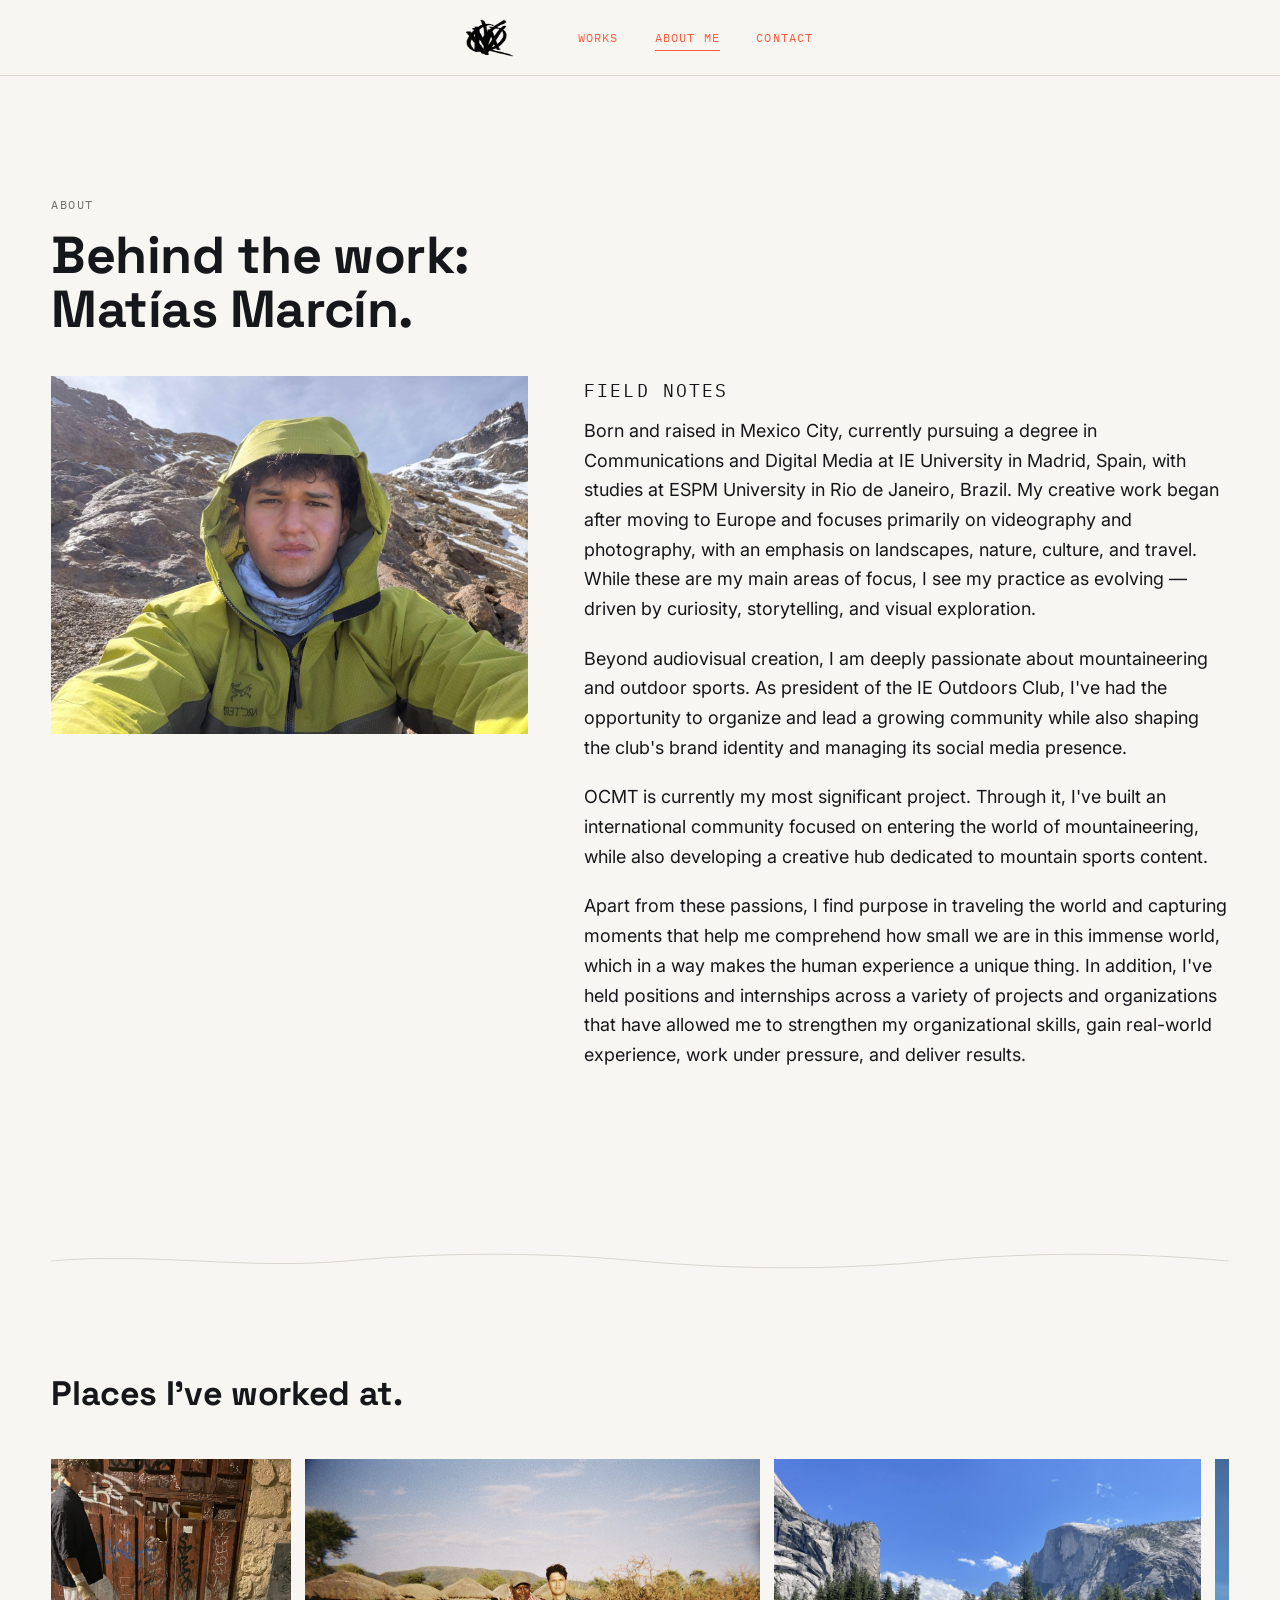
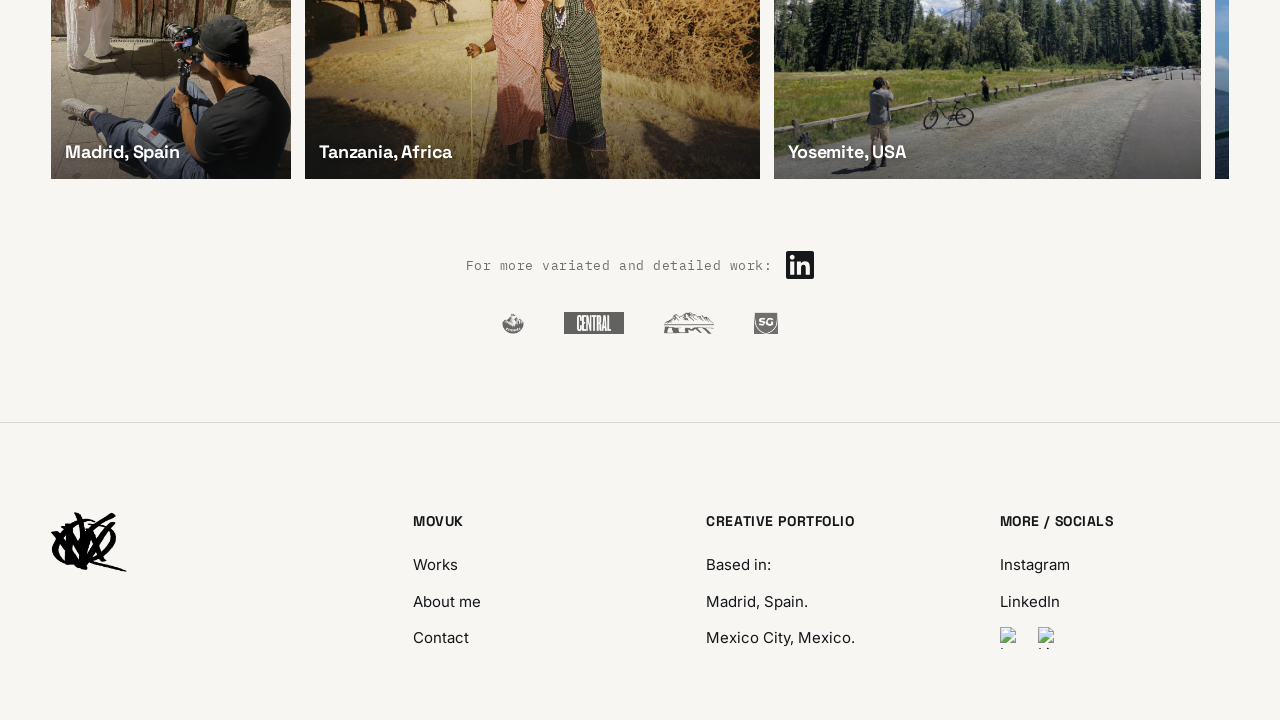
==== commit 50a94c60: "home: white frame around the hero photos Co-Authored-By: Claude Opus 5.5 <noreply@anthropic.com>" ====
--- a/about.html
+++ b/about.html
@@ -8,7 +8,7 @@
 <link rel="preconnect" href="https://fonts.googleapis.com">
 <link rel="preconnect" href="https://fonts.gstatic.com" crossorigin>
 <link href="https://fonts.googleapis.com/css2?family=Space+Grotesk:wght@500;700&family=Inter:wght@400;500&family=IBM+Plex+Mono:wght@400;500&display=swap" rel="stylesheet">
-<link rel="stylesheet" href="style.css?v=5">
+<link rel="stylesheet" href="style.css?v=7">
 </head>
 <body>
 <div id="page-loader" class="page-loader" aria-hidden="true">
@@ -107,6 +107,6 @@
   </div>
 </footer>
 
-<script src="main.js?v=5"></script>
+<script src="main.js?v=7"></script>
 </body>
 </html>
--- a/style.css
+++ b/style.css
@@ -280,7 +280,7 @@
     position: absolute;
     top: 50vh;
     top: 50svh;
-    right: var(--gutter);
+    right: calc(var(--gutter) + 20px);
     transform: translateY(-50%);
     z-index: 30;
     font-family: 'Helvetica Neue', Helvetica, Arial, sans-serif;
@@ -451,12 +451,27 @@
 }
 .slider-dots button.is-active { background: #fff; transform: scale(1.3); }
 
-/* Home on phones: light background behind the photo, swipe instead of arrows */
+/* Home: white frame around the photo; the nav sits in the top band, the dots in the bottom one */
+.site-nav--home { background: none; }
+.hero-slider {
+  --frame-top: calc(var(--nav-h) + 16px);
+  --frame-side: clamp(40px, 7vw, 120px);
+  --frame-bottom: 80px;
+  background: #fff;
+}
+.hero-slider .slide { inset: var(--frame-top) var(--frame-side) var(--frame-bottom); }
+.hero-slider .slider-arrow { top: calc(50% + (var(--frame-top) - var(--frame-bottom)) / 2); }
+.hero-slider .slider-arrow.prev { left: calc(var(--frame-side) + 8px); }
+.hero-slider .slider-arrow.next { right: calc(var(--frame-side) + 8px); }
+.hero-slider .slider-dots { bottom: calc(var(--frame-bottom) / 2 - 3px); }
+.hero-slider .slider-dots button { background: rgba(21, 23, 26, 0.25); }
+.hero-slider .slider-dots button.is-active { background: var(--ink); }
+
+/* Home on phones: side margins around the uncropped photo, swipe instead of arrows */
 @media (max-width: 720px) {
-  .hero-slider { background: var(--paper); }
+  .hero-slider .slide { inset: 0 28px; }
   .hero-slider .slider-arrow { display: none; }
-  .hero-slider .slider-dots button { background: rgba(21, 23, 26, 0.25); }
-  .hero-slider .slider-dots button.is-active { background: var(--ink); }
+  .hero-slider .slider-dots { bottom: clamp(20px, 4vw, 36px); }
 }
 
 /* ============================================================
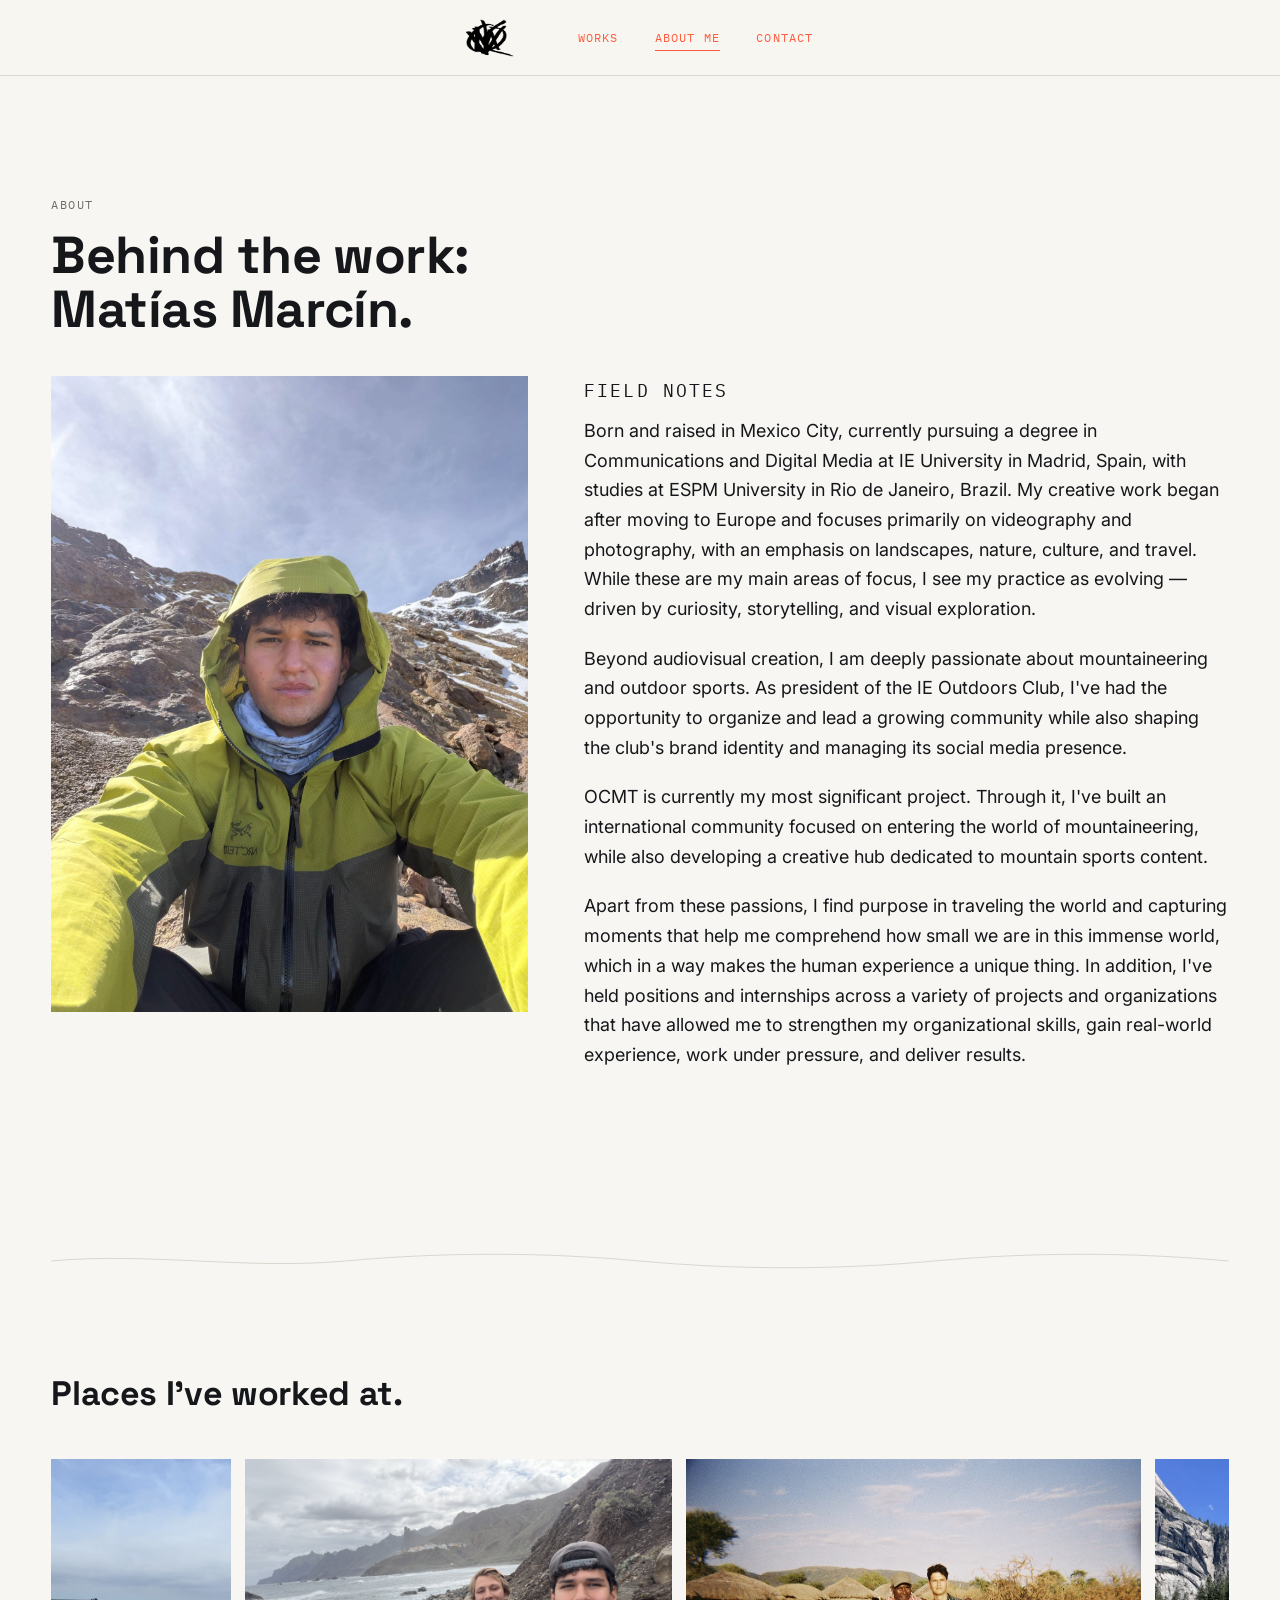
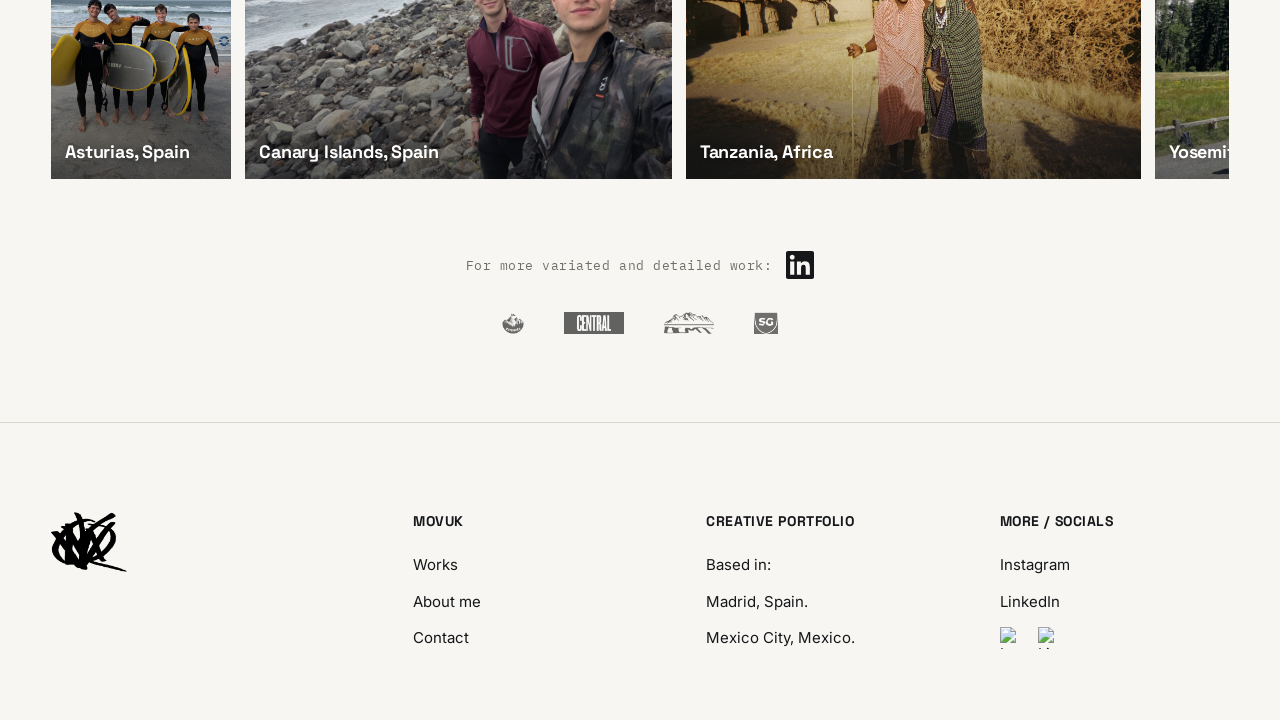
==== commit 87027c2a: "home: show hero photos uncropped inside the white frame Co-Authored-By: Claude Opus 5.5 <noreply@ant" ====
--- a/about.html
+++ b/about.html
@@ -8,7 +8,7 @@
 <link rel="preconnect" href="https://fonts.googleapis.com">
 <link rel="preconnect" href="https://fonts.gstatic.com" crossorigin>
 <link href="https://fonts.googleapis.com/css2?family=Space+Grotesk:wght@500;700&family=Inter:wght@400;500&family=IBM+Plex+Mono:wght@400;500&display=swap" rel="stylesheet">
-<link rel="stylesheet" href="style.css?v=7">
+<link rel="stylesheet" href="style.css?v=8">
 </head>
 <body>
 <div id="page-loader" class="page-loader" aria-hidden="true">
@@ -107,6 +107,6 @@
   </div>
 </footer>
 
-<script src="main.js?v=7"></script>
+<script src="main.js?v=8"></script>
 </body>
 </html>
--- a/style.css
+++ b/style.css
@@ -457,12 +457,19 @@
   --frame-top: calc(var(--nav-h) + 16px);
   --frame-side: clamp(40px, 7vw, 120px);
   --frame-bottom: 80px;
+  --hero-h: 100vh;
+  /* side space that leaves a 3:2 box, so the whole photo shows uncropped */
+  --photo-side: max(var(--frame-side), calc(50% - (var(--hero-h) - var(--frame-top) - var(--frame-bottom)) * 0.75));
   background: #fff;
 }
-.hero-slider .slide { inset: var(--frame-top) var(--frame-side) var(--frame-bottom); }
+@supports (height: 100svh) {
+  .hero-slider { --hero-h: 100svh; }
+}
+.hero-slider .slide { inset: var(--frame-top) var(--photo-side) var(--frame-bottom); }
+.hero-slider .slide img { object-fit: contain; }
 .hero-slider .slider-arrow { top: calc(50% + (var(--frame-top) - var(--frame-bottom)) / 2); }
-.hero-slider .slider-arrow.prev { left: calc(var(--frame-side) + 8px); }
-.hero-slider .slider-arrow.next { right: calc(var(--frame-side) + 8px); }
+.hero-slider .slider-arrow.prev { left: calc(var(--photo-side) + 8px); }
+.hero-slider .slider-arrow.next { right: calc(var(--photo-side) + 8px); }
 .hero-slider .slider-dots { bottom: calc(var(--frame-bottom) / 2 - 3px); }
 .hero-slider .slider-dots button { background: rgba(21, 23, 26, 0.25); }
 .hero-slider .slider-dots button.is-active { background: var(--ink); }
@@ -715,7 +722,7 @@
 }
 .about-portrait img {
   width: 100%;
-  aspect-ratio: 4 / 3;
+  aspect-ratio: 3 / 4;
   object-fit: cover;
   background: var(--paper-alt);
 }
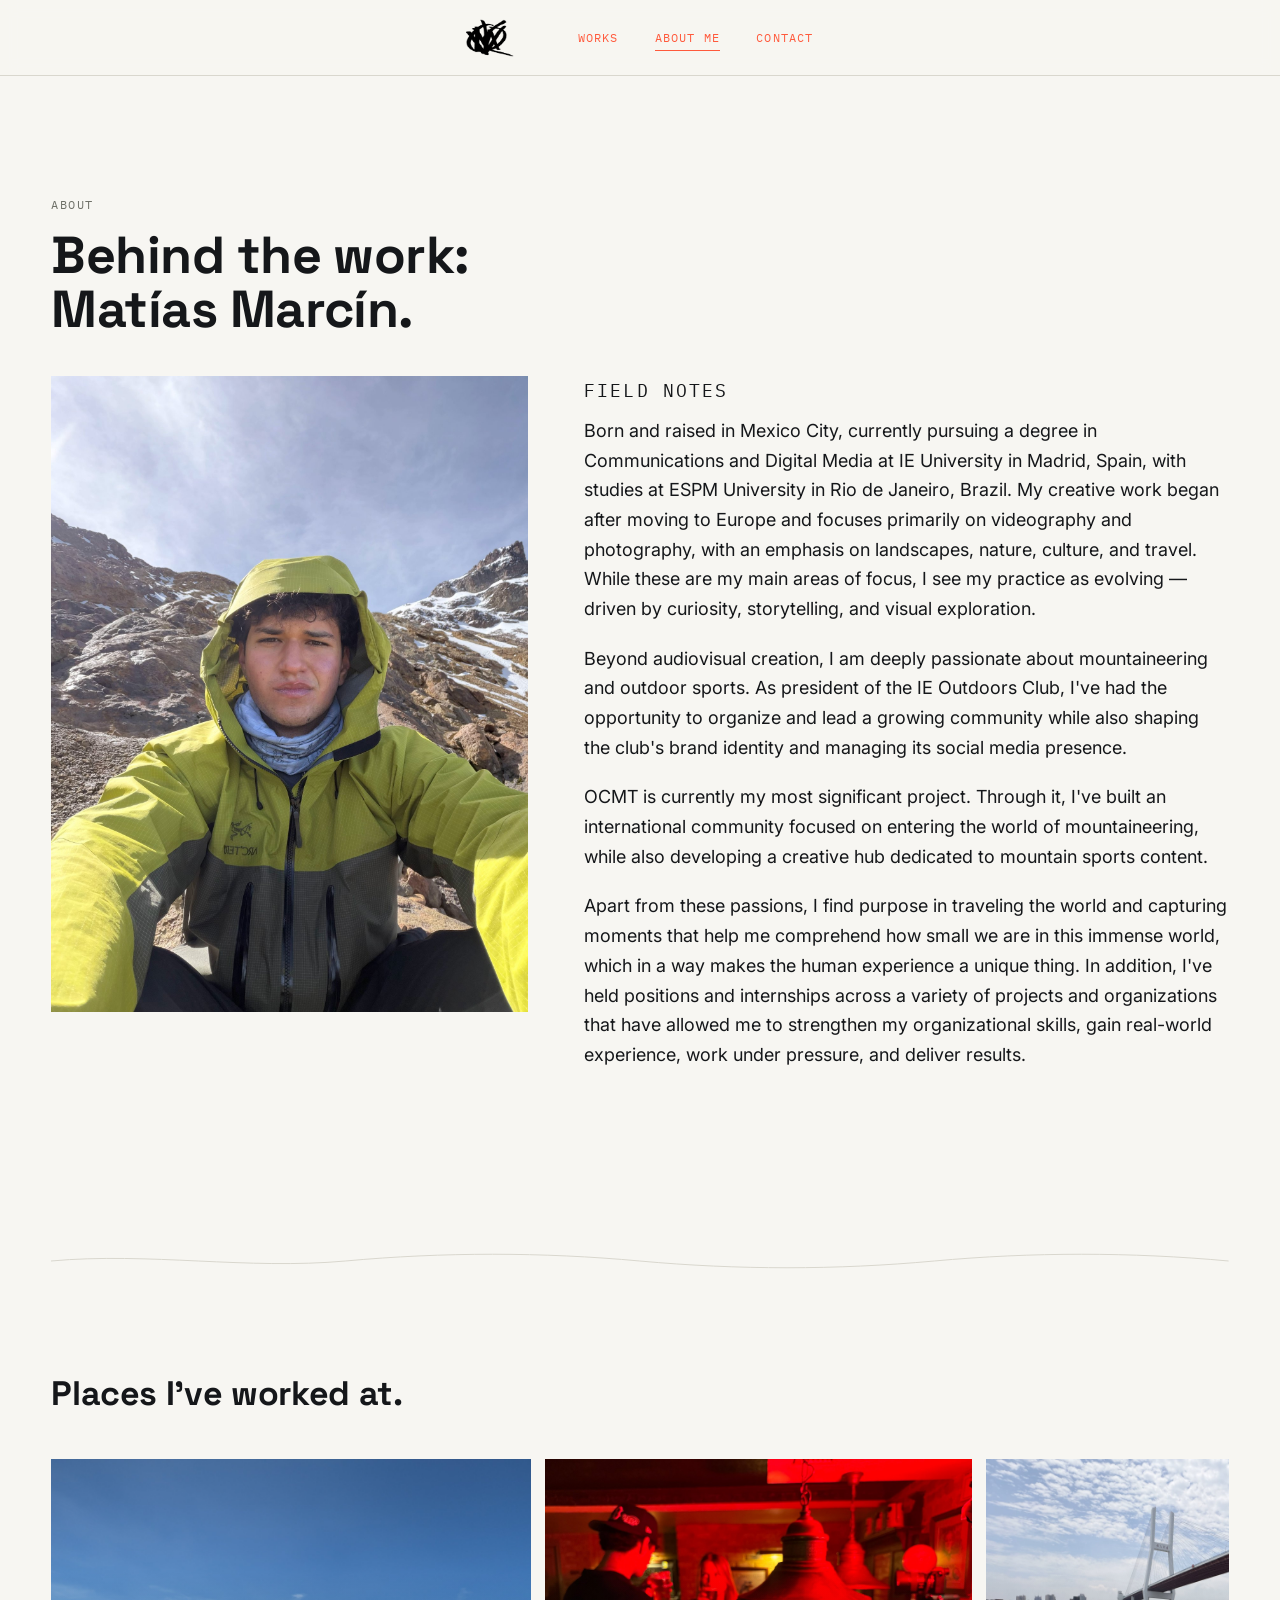
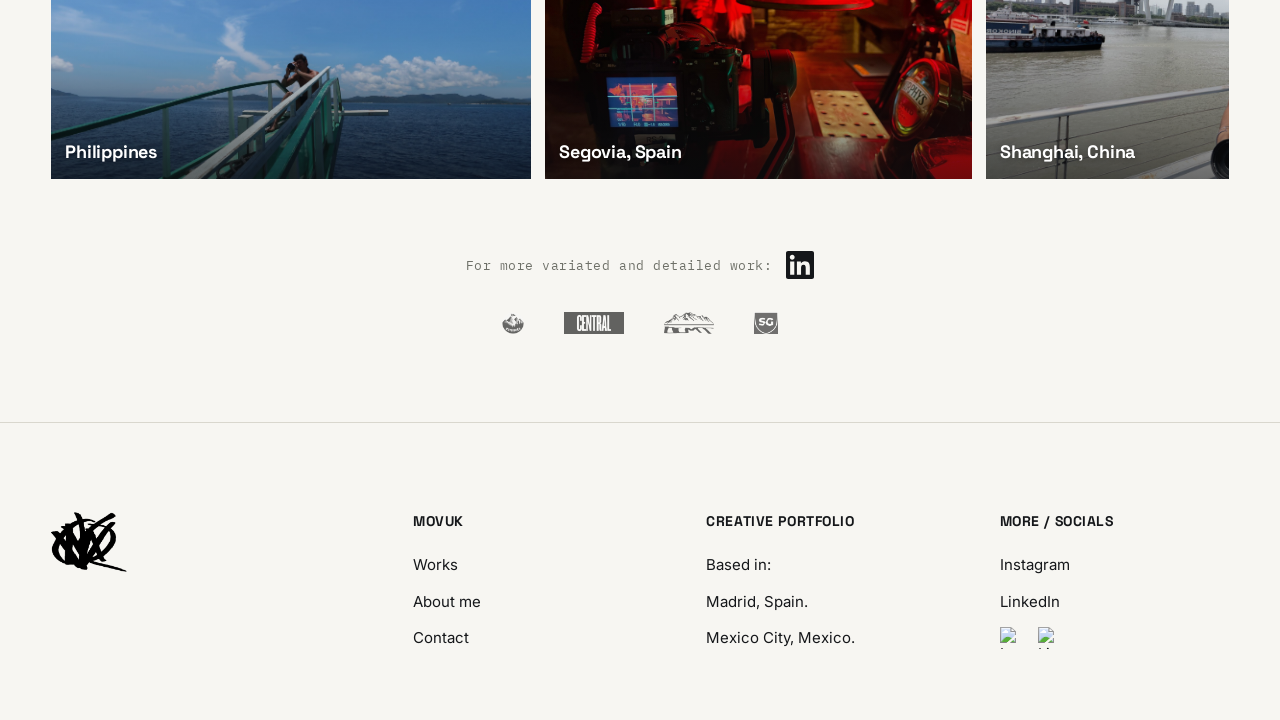
==== commit d8bf3f0c: "works: white frame around the hero video, matching Home Co-Authored-By: Claude Opus 5.5 <noreply@ant" ====
--- a/about.html
+++ b/about.html
@@ -8,7 +8,7 @@
 <link rel="preconnect" href="https://fonts.googleapis.com">
 <link rel="preconnect" href="https://fonts.gstatic.com" crossorigin>
 <link href="https://fonts.googleapis.com/css2?family=Space+Grotesk:wght@500;700&family=Inter:wght@400;500&family=IBM+Plex+Mono:wght@400;500&display=swap" rel="stylesheet">
-<link rel="stylesheet" href="style.css?v=8">
+<link rel="stylesheet" href="style.css?v=9">
 </head>
 <body>
 <div id="page-loader" class="page-loader" aria-hidden="true">
@@ -107,6 +107,6 @@
   </div>
 </footer>
 
-<script src="main.js?v=8"></script>
+<script src="main.js?v=9"></script>
 </body>
 </html>
--- a/style.css
+++ b/style.css
@@ -453,7 +453,8 @@
 
 /* Home: white frame around the photo; the nav sits in the top band, the dots in the bottom one */
 .site-nav--home { background: none; }
-.hero-slider {
+.hero-slider,
+.works-hero {
   --frame-top: calc(var(--nav-h) + 16px);
   --frame-side: clamp(40px, 7vw, 120px);
   --frame-bottom: 80px;
@@ -463,7 +464,8 @@
   background: #fff;
 }
 @supports (height: 100svh) {
-  .hero-slider { --hero-h: 100svh; }
+  .hero-slider,
+  .works-hero { --hero-h: 100svh; }
 }
 .hero-slider .slide { inset: var(--frame-top) var(--photo-side) var(--frame-bottom); }
 .hero-slider .slide img { object-fit: contain; }
@@ -479,6 +481,30 @@
   .hero-slider .slide { inset: 0 28px; }
   .hero-slider .slider-arrow { display: none; }
   .hero-slider .slider-dots { bottom: clamp(20px, 4vw, 36px); }
+}
+
+/* Works: same frame around the hero video, with the scroll arrow in the bottom band */
+.site-nav--framed { background: #fff; }
+.site-nav--framed .nav-toggle span { background: var(--ink); }
+.works-hero video {
+  inset: var(--frame-top) var(--photo-side) var(--frame-bottom);
+  width: calc(100% - 2 * var(--photo-side));
+  height: auto;
+  aspect-ratio: 3 / 2; /* same box as the Home photos */
+  margin: auto 0;
+}
+.works-hero::after { content: none; } /* no tint: it would gray the frame */
+.works-hero-scroll {
+  bottom: calc(var(--frame-bottom) / 2 - 18px);
+  color: var(--ink);
+}
+.works-hero-scroll svg { filter: none; }
+@media (max-width: 720px) {
+  .works-hero video {
+    inset: 0 28px;
+    width: calc(100% - 56px);
+    aspect-ratio: 16 / 9;
+  }
 }
 
 /* ============================================================
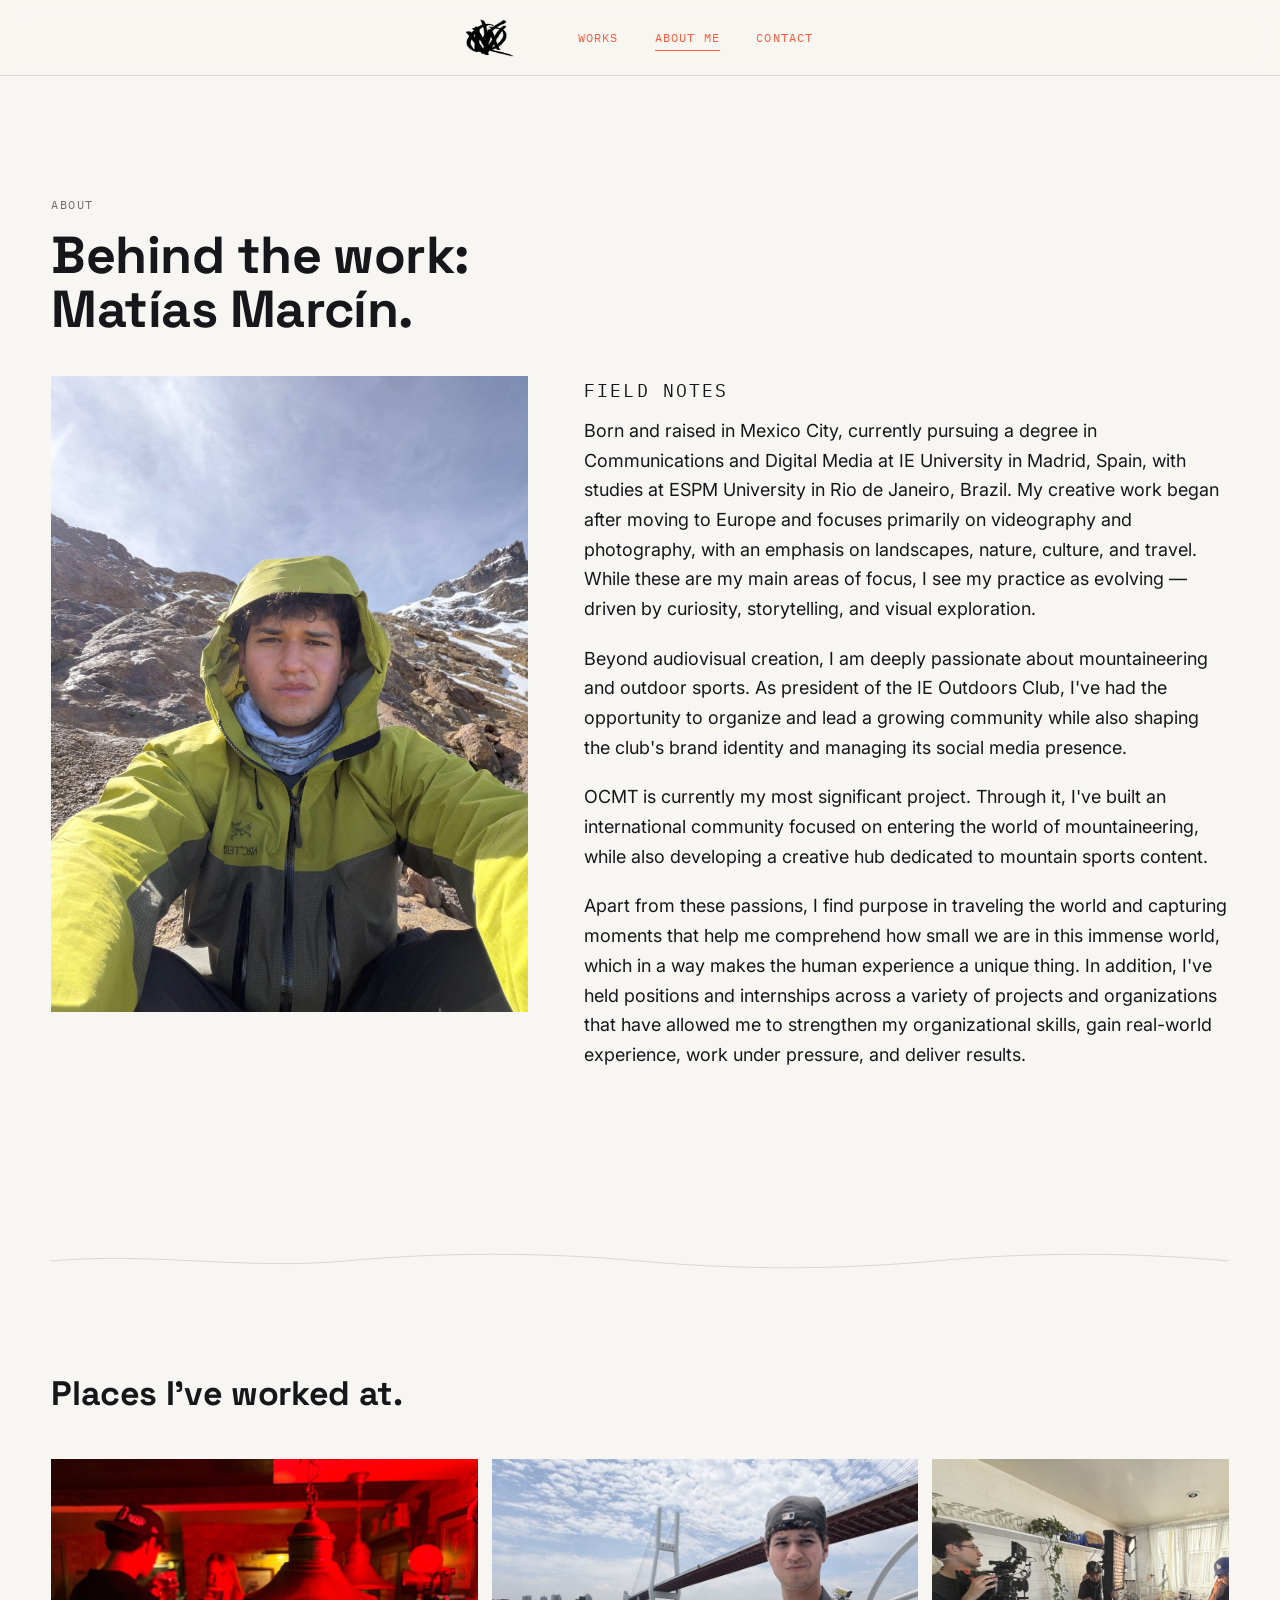
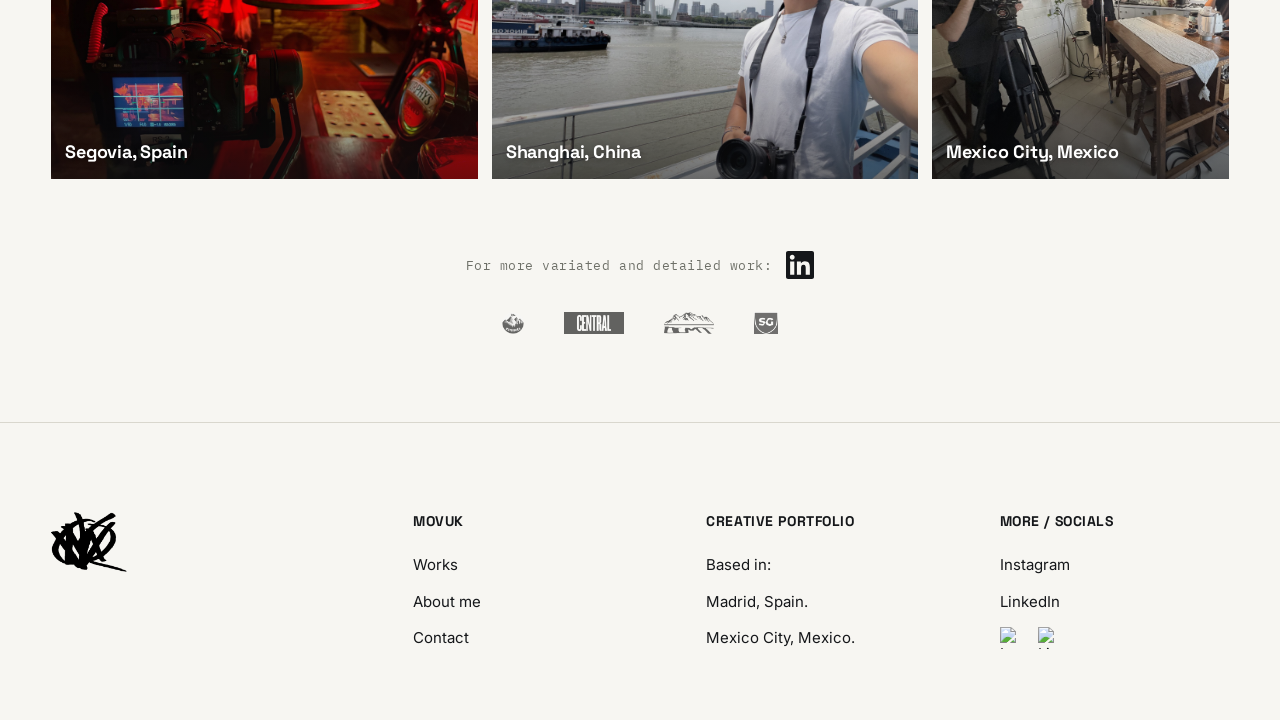
==== commit 02400e57: "works: show the hero video uncropped inside the white frame Co-Authored-By: Claude Opus 5.5 <noreply" ====
--- a/about.html
+++ b/about.html
@@ -8,7 +8,7 @@
 <link rel="preconnect" href="https://fonts.googleapis.com">
 <link rel="preconnect" href="https://fonts.gstatic.com" crossorigin>
 <link href="https://fonts.googleapis.com/css2?family=Space+Grotesk:wght@500;700&family=Inter:wght@400;500&family=IBM+Plex+Mono:wght@400;500&display=swap" rel="stylesheet">
-<link rel="stylesheet" href="style.css?v=9">
+<link rel="stylesheet" href="style.css?v=10">
 </head>
 <body>
 <div id="page-loader" class="page-loader" aria-hidden="true">
@@ -107,6 +107,6 @@
   </div>
 </footer>
 
-<script src="main.js?v=9"></script>
+<script src="main.js?v=10"></script>
 </body>
 </html>
--- a/style.css
+++ b/style.css
@@ -483,14 +483,14 @@
   .hero-slider .slider-dots { bottom: clamp(20px, 4vw, 36px); }
 }
 
-/* Works: same frame around the hero video, with the scroll arrow in the bottom band */
+/* Works: same side margins as Home, with the whole 16:9 video uncropped; scroll arrow in the bottom band */
 .site-nav--framed { background: #fff; }
 .site-nav--framed .nav-toggle span { background: var(--ink); }
 .works-hero video {
   inset: var(--frame-top) var(--photo-side) var(--frame-bottom);
   width: calc(100% - 2 * var(--photo-side));
   height: auto;
-  aspect-ratio: 3 / 2; /* same box as the Home photos */
+  aspect-ratio: 16 / 9;
   margin: auto 0;
 }
 .works-hero::after { content: none; } /* no tint: it would gray the frame */
@@ -503,7 +503,6 @@
   .works-hero video {
     inset: 0 28px;
     width: calc(100% - 56px);
-    aspect-ratio: 16 / 9;
   }
 }
 
